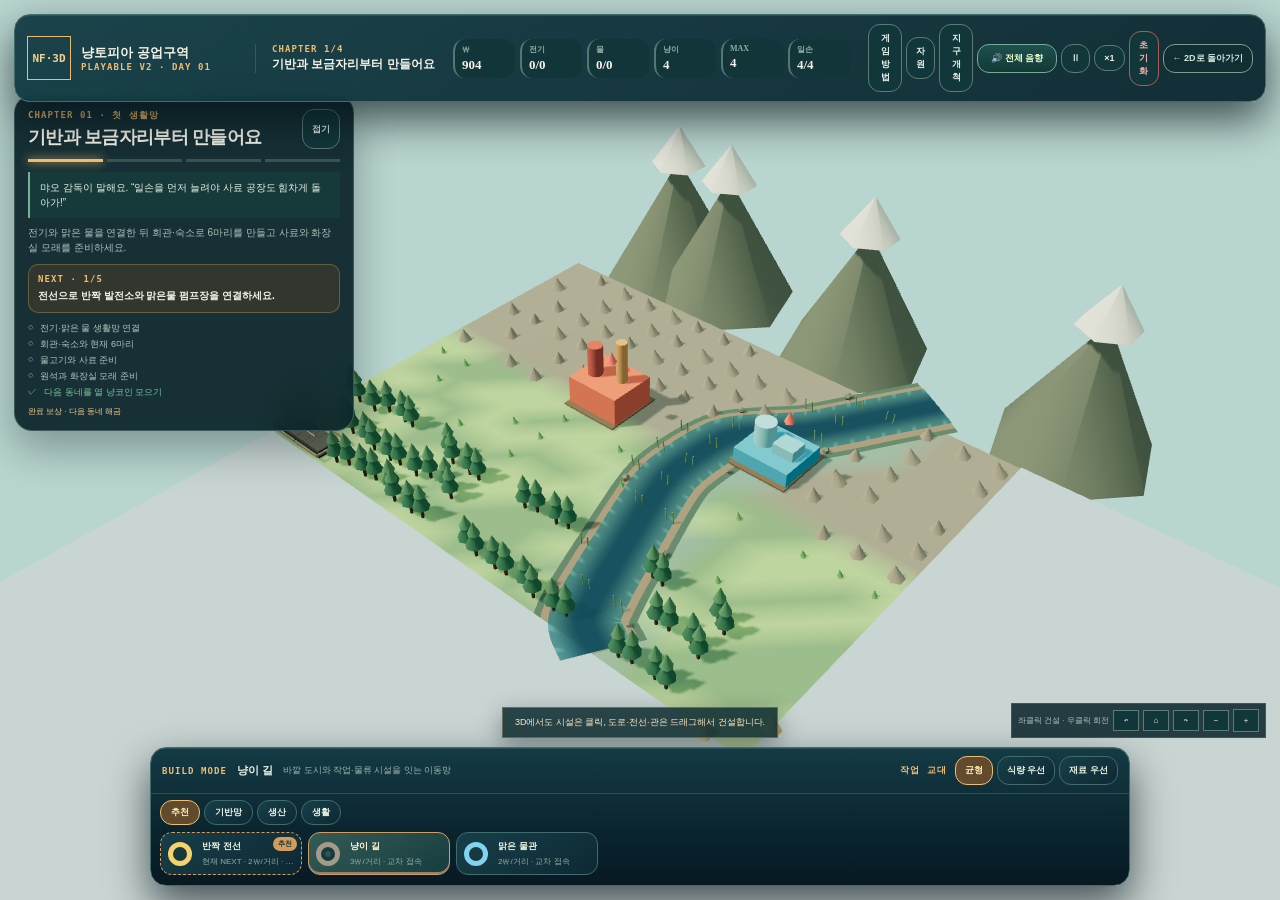
==== v2.html @ d32d4d0c "🚀 deploy: publish Nekopolis playtest" ====
<!doctype html>
<html lang="ko">
<head>
  <meta charset="UTF-8"/>
  <meta name="viewport" content="width=device-width,initial-scale=1.0,viewport-fit=cover"/>
  <meta name="theme-color" content="#0b2428"/>
  <meta name="description" content="2D와 동일한 시뮬레이션으로 플레이하는 냥토피아 공업구역 3D 버전"/>
  <title>냥토피아 공업구역 v2 · 플레이 가능한 3D</title>
  <script type="module" crossorigin src="./assets/v2-DU7fFeOX.js"></script>
  <link rel="modulepreload" crossorigin href="./assets/rendering-DnNRE24n.js">
  <link rel="stylesheet" crossorigin href="./assets/v2-Dx35s9JN.css">
</head>
<body>
  <main id="v2-root">
    <canvas id="scene" aria-label="냥토피아 3D 건설 지도"></canvas>
    <noscript>이 게임은 JavaScript가 필요합니다.</noscript>
  </main>
</body>
</html>
---- assets/v2-Dx35s9JN.css ----
*{box-sizing:border-box}html,body,#v2-root{color:#f5f4e8;background:#0a2428;width:100%;height:100%;margin:0;font-family:Inter,Pretendard,Noto Sans KR,Segoe UI,sans-serif;overflow:hidden}button,a{font:inherit}button{color:inherit}canvas{touch-action:none;width:100%;height:100%;display:block}.ui-layer{z-index:2;pointer-events:none;position:fixed;inset:0}.ui-layer button,.ui-layer a,.ui-layer .tool-row{pointer-events:auto}.command-bar{z-index:4;-webkit-backdrop-filter:blur(16px);backdrop-filter:blur(16px);background:#092328e8;border:1px solid #a5c5b844;align-items:center;gap:18px;min-height:66px;padding:9px 12px;display:flex;position:absolute;top:14px;left:14px;right:14px;box-shadow:0 16px 45px #07191e66}.brand{align-items:center;gap:10px;min-width:210px;display:flex}.brand>span{color:#f4d290;border:1px solid #e8bc74;place-items:center;width:44px;height:44px;font:900 11px Consolas,monospace;display:grid}.brand b{font-size:13px;display:block}.brand small,.contract small,.mission small,.dock-head small,.inspector>small,.courier small,.help>small{color:#f1bd70;letter-spacing:.12em;font:800 9px Consolas,monospace;display:block}.contract{border-left:1px solid #a5c5b833;min-width:180px;padding-left:16px}.contract b{font-size:12px}.resources{flex:1;justify-content:center;gap:5px;display:flex}.resources>div{background:#12353a;border-left:2px solid #507a70;min-width:62px;padding:5px 7px}.resources small{color:#8fb0a8;font:700 8px Consolas;display:block}.resources b{font:800 13px Consolas}.controls{align-items:center;gap:4px;display:flex}.controls button,.controls a,.mission-head button,.tabs button,.policy button,.inspector button,.courier button,.help button{color:#e9f1e9;cursor:pointer;background:#12373a;border:1px solid #5a7d73;padding:7px 9px;font-size:9px;font-weight:800;text-decoration:none}.controls button:hover,.controls a:hover,.tabs button:hover,.policy button:hover,.inspector button:hover,.courier button:hover{background:#204a45;border-color:#efbe75}.controls .view-switch-back{color:#cfe4dc;white-space:nowrap;background:#102f33;border-color:#799d93}.controls .view-switch-back:hover{color:#fff;background:#1b4745;border-color:#b6d6c9}.danger,.bulldoze{color:#ffb4aa!important;border-color:#a85d55!important}.economy{-webkit-backdrop-filter:blur(12px);backdrop-filter:blur(12px);background:#092328e8;border:1px solid #a5c5b844;gap:5px;padding:7px;display:flex;position:absolute;top:92px;left:50%;transform:translate(-50%)}.economy div{background:#12373a;min-width:70px;padding:6px}.economy span,.economy small{color:#9db9b0;font-size:8px;display:block}.economy b{font:800 13px Consolas}.mission{z-index:3;-webkit-backdrop-filter:blur(15px);backdrop-filter:blur(15px);background:#092328ec;border:1px solid #a5c5b844;width:340px;padding:13px;position:absolute;top:95px;left:14px;box-shadow:0 18px 42px #06181d55}.mission:not(.open){width:280px}.mission-head{justify-content:space-between;gap:10px;display:flex}.mission h1{letter-spacing:-.04em;margin:3px 0 0;font-size:18px}.chapter-track{grid-template-columns:repeat(4,1fr);gap:4px;margin:10px 0;display:grid}.chapter-track i{background:#38574f;height:3px}.chapter-track i.active{background:#f2bd70;box-shadow:0 0 10px #f2bd70}.chapter-track i.done{background:#72ba96}.mission blockquote{color:#e9f2e7;background:#163a39;border-left:2px solid #77b194;margin:8px 0;padding:8px 10px;font-size:10px;line-height:1.5}.mission p{color:#aac1b9;margin:7px 0;font-size:10px;line-height:1.45}.next{background:#68472555;border:1px solid #d6aa6755;gap:4px;margin:9px 0;padding:9px;display:grid}.next b{font-size:10px;line-height:1.5}.mission ul{gap:3px;margin:7px 0;padding:0;list-style:none;display:grid}.mission li{color:#b5c7c0;gap:7px;font-size:9px;display:flex}.mission li.done{color:#78c49d}.mission li i{font-style:normal}.mission footer{color:#f2cb8d;font-size:8px}.help{z-index:6;-webkit-backdrop-filter:blur(18px);backdrop-filter:blur(18px);background:#092328f5;border:1px solid #e8bd7266;width:min(430px,100% - 28px);padding:17px;position:absolute;top:95px;left:50%;transform:translate(-50%);box-shadow:0 24px 75px #04111699}.help>button{float:right}.help h2{margin:5px 0 14px;font-size:20px}.help ol{gap:8px;margin:0;padding:0;list-style:none;display:grid}.help li{background:#12373a;grid-template-columns:80px 1fr;gap:8px;padding:8px;display:grid}.help li span,.help p{color:#abc2ba;font-size:10px;line-height:1.5}.build-dock{z-index:4;-webkit-backdrop-filter:blur(18px);backdrop-filter:blur(18px);background:#092328ef;border:1px solid #a5c5b844;width:min(980px,100% - 28px);position:absolute;bottom:14px;left:50%;transform:translate(-50%);box-shadow:0 -16px 48px #06181d66}.dock-head{border-bottom:1px solid #a5c5b833;justify-content:space-between;align-items:center;gap:14px;padding:8px 11px;display:flex}.dock-head>div:first-child{align-items:center;gap:10px;min-width:0;display:flex}.dock-head b{font-size:11px}.dock-head span{color:#9eb8af;text-overflow:ellipsis;white-space:nowrap;font-size:9px;overflow:hidden}.policy{align-items:center;gap:4px;display:flex}.policy small{margin-right:4px}.policy button.active,.tabs button.active{color:#ffe6b8;background:#614b2c;border-color:#efbe75}.tabs{gap:4px;padding:6px 9px 0;display:flex}.tabs button{padding:5px 10px}.tool-row{scrollbar-color:#54776d transparent;gap:6px;padding:7px 9px 10px;display:flex;overflow-x:auto}.tool{text-align:left;cursor:pointer;background:#12363a;border:1px solid #42655c;flex:0 0 142px;grid-template-columns:26px 1fr;align-items:center;gap:8px;padding:7px;display:grid}.tool>i{border:5px solid color-mix(in srgb,var(--tool),#fff 18%);border-radius:50%;width:24px;height:24px;display:block;box-shadow:inset 0 0 0 4px #173a3a}.tool span{min-width:0}.tool b,.tool small{text-overflow:ellipsis;white-space:nowrap;display:block;overflow:hidden}.tool b{font-size:9px}.tool small{color:#95afa7;margin-top:3px;font-size:8px}.tool:hover,.tool.selected,.tool.guided{border-color:var(--tool);background:#234945}.tool.selected{box-shadow:inset 0 -2px var(--tool)}.tool.guided{box-shadow:0 0 0 1px #f2c372,0 0 15px #f2c37266}.tool:disabled{cursor:not-allowed;filter:grayscale();opacity:.38}.inspector{z-index:3;-webkit-backdrop-filter:blur(16px);backdrop-filter:blur(16px);background:#092328ef;border:1px solid #a5c5b844;width:285px;padding:15px;position:absolute;top:95px;right:14px;box-shadow:0 18px 42px #06181d55}.inspector .close{float:right}.inspector h2{margin:4px 0 10px;font-size:20px}.health{background:#512f3155;border-left:3px solid #ef756c;gap:3px;padding:9px;display:grid}.health.online{background:#264e3c66;border-color:#72bf96}.health b{font-size:10px}.health span,.inspector p{color:#abc1ba;font-size:9px;line-height:1.45}.connections{flex-wrap:wrap;gap:4px;margin:9px 0;display:flex}.connections span{color:#ffaba2;border:1px solid #8d5c58;padding:4px 6px;font-size:8px}.connections span.ok{color:#8fdeb1;border-color:#4d8c70}.inspector dl{gap:5px;margin:9px 0;display:grid}.inspector dl div{grid-template-columns:40px 1fr;gap:6px;display:grid}.inspector dt{color:#86a79d;font-size:8px}.inspector dd{margin:0;font-size:9px}.upgrade{overflow-wrap:anywhere;background:#5d482955;border:1px solid #d0aa6755;gap:5px;margin:9px 0;padding:9px;display:grid}.upgrade small{color:#d4c5a7;font-size:8px}.upgrade button:disabled,.courier button:disabled{opacity:.45}.bulldoze{width:100%;margin-top:5px}.notice{color:#ffedc9;background:#102e32dd;border:1px solid #d4ad6b66;max-width:min(620px,100% - 30px);padding:8px 12px;font-size:9px;position:absolute;bottom:162px;left:50%;transform:translate(-50%);box-shadow:0 8px 24px #07191e66}.camera-help{color:#adc3bc;background:#092328d9;border:1px solid #a5c5b833;align-items:center;gap:4px;padding:5px 6px;font-size:8px;display:flex;position:absolute;bottom:162px;right:14px}.camera-help button{pointer-events:auto;color:#eef4ea;cursor:pointer;background:#12373a;border:1px solid #5a7d73;min-width:26px;padding:5px}.camera-help button:hover{border-color:#efbe75}.courier{background:#193738e8;border:1px solid #e1b46d66;gap:4px;width:260px;padding:11px;display:grid;position:absolute;bottom:205px;right:14px}.courier b{font-size:9px}.courier button{margin-top:4px}@media (width<=1050px){.contract,.resources>div:nth-child(5),.resources>div:nth-child(6),.controls [data-action=save]{display:none}}@media (width<=760px){.command-bar{gap:6px;min-height:54px;padding:6px;top:8px;left:8px;right:8px}.brand{min-width:auto}.brand>span{width:36px;height:36px}.brand b{font-size:10px}.brand small{font-size:7px}.resources{justify-content:flex-end}.resources>div{min-width:46px;padding:4px}.resources>div:nth-child(n+4){display:none}.resources b{font-size:10px}.controls button,.controls a{padding:6px;font-size:8px}.controls [data-action=economy],.controls [data-action=save],.controls [data-action=import],.controls a:not([data-action=switch-2d]){display:none}.controls [data-action=switch-2d]{color:#fff5d7;white-space:nowrap;background:#684732;border-color:#d99a64;place-items:center;min-width:64px;min-height:40px;padding:6px;font-size:8px;display:grid}.controls [data-action=help]{font-size:0;display:inline-block!important}.controls [data-action=help]:after{content:"?";font-size:10px}.mission{width:min(310px,100% - 16px);max-height:46vh;top:70px;left:8px;overflow:auto}.mission:not(.open){width:235px}.inspector{width:min(270px,100% - 16px);max-height:48vh;top:70px;right:8px;overflow:auto}.economy{top:70px;left:8px;right:8px;overflow-x:auto;transform:none}.build-dock{left:8px;right:8px;bottom:max(8px,env(safe-area-inset-bottom));width:auto;transform:none}.dock-head{padding:6px 8px}.dock-head span,.policy small{display:none}.policy button{padding:5px;font-size:8px}.tabs{padding-top:4px}.tool-row{padding-bottom:7px}.tool{flex-basis:126px}.notice{bottom:195px}.camera-help{bottom:180px;right:8px}.camera-help span{display:none}.courier{bottom:235px;right:8px}.help{top:70px}.help li{grid-template-columns:68px 1fr}}@media (height<=650px){.mission.open{max-height:42vh;overflow:auto}.build-dock{max-height:145px}.tool-row{padding-top:4px}.notice,.camera-help,.courier{bottom:154px}}.help-actions{gap:8px;margin-top:12px;display:none}.help-actions button{color:#fff0cf;border-color:#f2bf72;flex:1;padding:10px}@media (width<=760px){.help-actions{display:flex}}.utility-guide{background:#071f25;border-left:2px solid #66c9ef;gap:2px;margin-top:7px;padding:6px 8px;display:grid}.utility-guide span{color:#e7fbf5;align-items:center;gap:6px;font-size:9px;font-weight:800;display:flex}.utility-guide small{color:#83aaa6;font-size:7px;line-height:1.35}.utility-guide i{border-radius:3px;width:20px;height:3px}.utility-guide i.wire{background:#f4c84f;box-shadow:0 0 7px #f4c84f}.utility-guide i.pipe{background:#66c9ef;height:6px;box-shadow:inset 0 -2px #287d9d}.utility-cut{color:#fff3d5;background:#6b4335;border-color:#d59065;min-height:34px;margin-top:8px;padding:6px 9px;font-size:9px;font-weight:800}.utility-cut:not(:disabled):hover{background:#8a503b}.utility-cut:disabled{color:#8ba09a;background:#172c31;border-color:#456064}@media (width<=760px){.utility-cut{min-height:44px}}@media (prefers-reduced-motion:reduce){*,:before,:after{scroll-behavior:auto!important;transition:none!important;animation:none!important}.command-bar,.mission,.help,.build-dock,.inspector,.economy{-webkit-backdrop-filter:none;backdrop-filter:none}}.controls .audio-control{color:#efffcf;background:linear-gradient(#1e514d,#123936);border-color:#77aa9b;min-width:80px}.controls .audio-control:hover{background:#28625a;border-color:#f0c777}@media (width<=720px){.controls .audio-control{min-width:66px;padding-inline:6px;font-size:8px}}@media (width<=480px){.resources>div:nth-child(n+2),.controls [data-action=speed],.controls [data-action=reset]{display:none}}@media (width<=340px){.controls .audio-control{display:none}.controls{gap:3px}.controls [data-action=switch-2d]{min-width:60px;padding-inline:4px}}.command-bar,.mission,.economy,.build-dock,.inspector,.courier,.help{border-radius:18px}.controls button,.controls a,.mission button,.tabs button,.policy button,.tool,.inspector button,.courier button,.help button,.resources>div{border-radius:12px}.health,.connections span,.upgrade,.utility-guide,.next{border-radius:10px}.district-panel{border-radius:20px}.district-row{border-radius:14px}.district-row button{border-radius:12px}@media (width<=760px){.command-bar,.mission,.economy,.build-dock,.inspector,.courier,.help{border-radius:14px}}.command-bar,.mission-card,.inspector,.build-dock,.economy-strip,.courier-card,.help-card{background:linear-gradient(145deg,#123b43f2,#09252ef2);border-color:#426b6c;border-radius:16px;box-shadow:0 18px 42px #020e14a8,inset 0 1px #d5f0d51c}.build-dock{color:#eaf3e5;background:linear-gradient(#143b45 0,#0a242e 62%,#081923 100%)}.build-dock button,.tool,.tool-tabs button,.work-policy button{color:#eaf3e5;background:linear-gradient(145deg,#173f49,#0d2933);border-color:#426b6c}.tool:hover{background:#204b50;border-color:#e8b76a}.tool.selected,.tool-tabs button.active,.work-policy button.active{color:#fff5d7;background:linear-gradient(145deg,#345b57,#173c3e);border-color:#d39b5e}.district-panel{color:#eaf3e5;background:linear-gradient(145deg,#123b43f5,#09252ef5);border-color:#d39b5e}.district-panel h2,.district-row b{color:#fff0cf}.district-panel p,.district-row small{color:#a8c2b8}.district-row{background:#12343bcc;border-color:#426b6c}.district-row.locked{background:#0d2a33bb}.district-panel .close{color:#fff0cf;background:#173f43;border-color:#6f9a8d}.district-row button{color:#fff5d7;background:#855d3c;border-color:#d39b5e}.tool.guided:not(.selected){box-shadow:none;background:linear-gradient(145deg,#173f49,#0d2933);border:1px dashed #d39b5e;position:relative}.tool.guided:not(.selected):before{content:"추천";color:#163a37;z-index:2;background:#d39b5e;border-radius:999px;padding:2px 5px;font-size:7px;font-weight:900;position:absolute;top:4px;right:4px}.district-panel{z-index:24;pointer-events:auto;width:min(410px,100% - 28px);padding:16px;position:absolute;top:94px;right:14px}.district-panel>p{color:#a8c2b8;font-size:10px;line-height:1.5}.district-list{gap:8px;display:grid}.district-row{border-radius:14px;grid-template-columns:minmax(0,1fr) auto;align-items:center;gap:10px;padding:10px 12px;display:grid}.district-row button{border-radius:11px;min-height:38px}.district-row button:disabled{opacity:.55;cursor:not-allowed}@media (width<=720px){.district-panel{width:auto;max-height:calc(100vh - 180px);padding:12px;top:84px;left:8px;right:8px;overflow:auto}}.tutorial-modal{z-index:80;pointer-events:auto;background:#031218a6;place-items:center;padding:18px;display:grid;position:fixed;inset:0}.tutorial-modal-card{color:#eaf3e5;background:linear-gradient(145deg,#123f47,#09252e 70%);border:1px solid #d39b5e;border-radius:18px;width:min(460px,100%);padding:24px;box-shadow:0 28px 70px #020e14cc,inset 0 1px #fff4d522}.tutorial-modal-card>small{color:#f2b56f}.tutorial-modal-card h2{color:#fff0cf}.tutorial-modal-card p{color:#aec6ba}.tutorial-modal-card li{background:#0d3038;border-color:#426b6c;border-radius:12px}.tutorial-modal-card li b{color:#fff0cf}.tutorial-modal-card li span{color:#a8c2b8}.tutorial-modal-card .close{color:#fff0cf;background:#173f43;border-color:#6f9a8d}.tutorial-modal-card button:not(.close){color:#fff7dc;background:linear-gradient(#b47a48,#785035);border-color:#e0ad68;border-radius:12px}
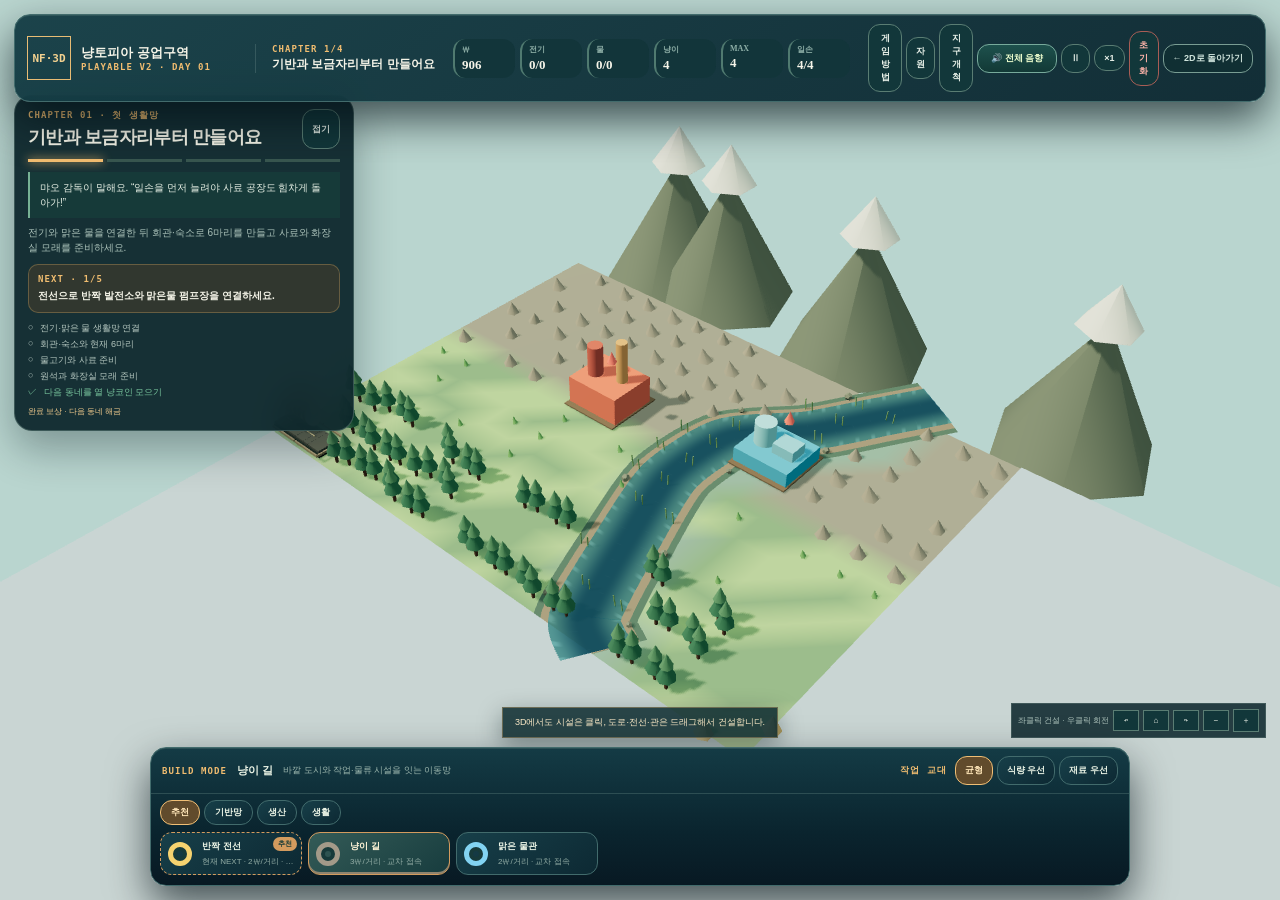
==== commit 0c25ecc7: "🚀 deploy: update playtest and add feedback form" ====
--- a/v2.html
+++ b/v2.html
@@ -6,7 +6,7 @@
   <meta name="theme-color" content="#0b2428"/>
   <meta name="description" content="2D와 동일한 시뮬레이션으로 플레이하는 냥토피아 공업구역 3D 버전"/>
   <title>냥토피아 공업구역 v2 · 플레이 가능한 3D</title>
-  <script type="module" crossorigin src="./assets/v2-DU7fFeOX.js"></script>
+  <script type="module" crossorigin src="./assets/v2-n-ca4dpF.js"></script>
   <link rel="modulepreload" crossorigin href="./assets/rendering-DnNRE24n.js">
   <link rel="stylesheet" crossorigin href="./assets/v2-Dx35s9JN.css">
 </head>
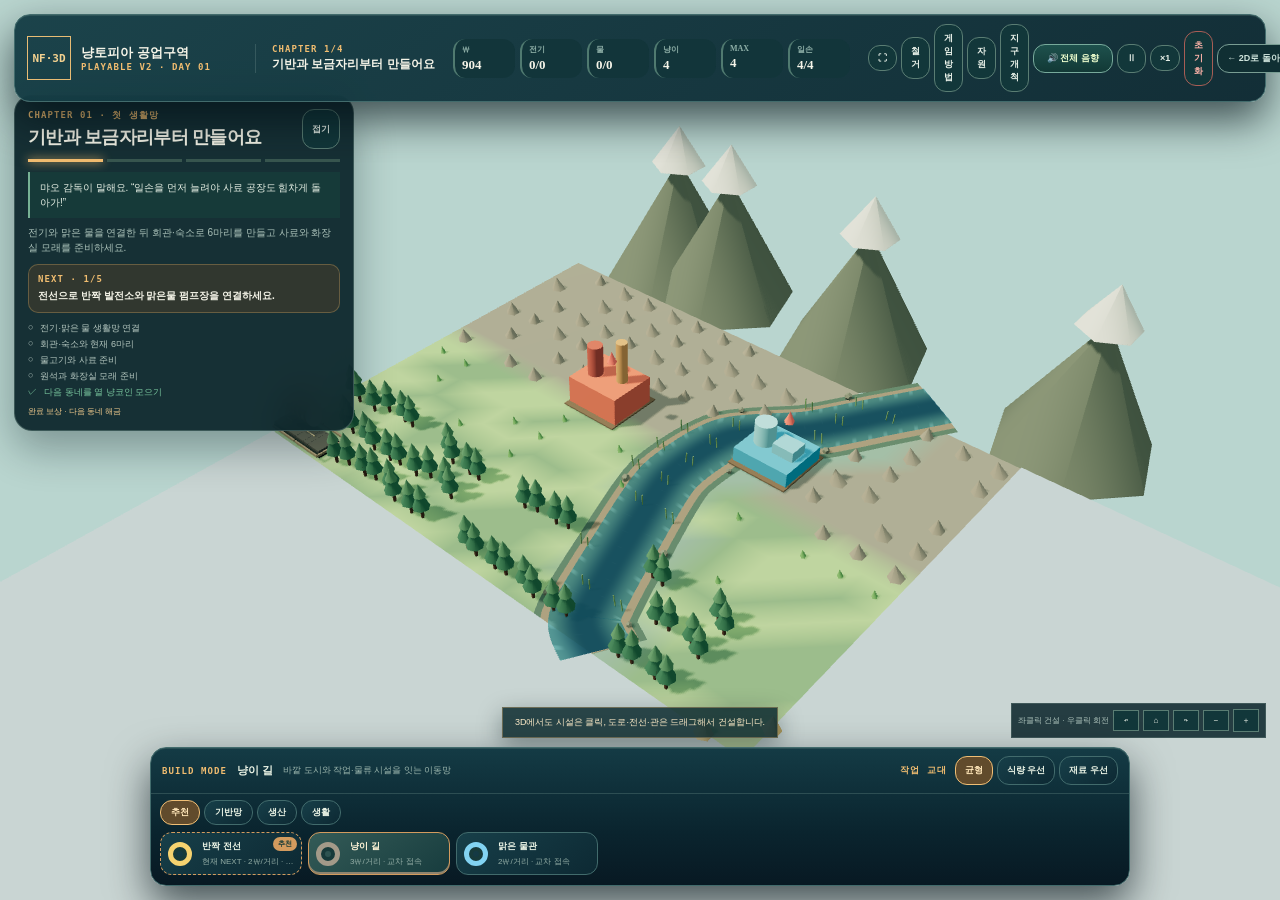
==== commit d391252e: "📱 deploy: publish mobile UX overhaul" ====
--- a/v2.html
+++ b/v2.html
@@ -6,9 +6,9 @@
   <meta name="theme-color" content="#0b2428"/>
   <meta name="description" content="2D와 동일한 시뮬레이션으로 플레이하는 냥토피아 공업구역 3D 버전"/>
   <title>냥토피아 공업구역 v2 · 플레이 가능한 3D</title>
-  <script type="module" crossorigin src="./assets/v2-n-ca4dpF.js"></script>
+  <script type="module" crossorigin src="./assets/v2-B9KRmSoj.js"></script>
   <link rel="modulepreload" crossorigin href="./assets/rendering-DnNRE24n.js">
-  <link rel="stylesheet" crossorigin href="./assets/v2-Dx35s9JN.css">
+  <link rel="stylesheet" crossorigin href="./assets/v2-Blwz6_rE.css">
 </head>
 <body>
   <main id="v2-root">
--- a/assets/v2-Blwz6_rE.css
+++ b/assets/v2-Blwz6_rE.css
@@ -0,0 +1 @@
+*{box-sizing:border-box}html,body,#v2-root{color:#f5f4e8;background:#0a2428;width:100%;height:100%;margin:0;font-family:Inter,Pretendard,Noto Sans KR,Segoe UI,sans-serif;overflow:hidden}button,a{font:inherit}button{color:inherit}canvas{touch-action:none;width:100%;height:100%;display:block}.ui-layer{z-index:2;pointer-events:none;position:fixed;inset:0}.ui-layer button,.ui-layer a,.ui-layer .tool-row{pointer-events:auto}.command-bar{z-index:4;-webkit-backdrop-filter:blur(16px);backdrop-filter:blur(16px);background:#092328e8;border:1px solid #a5c5b844;align-items:center;gap:18px;min-height:66px;padding:9px 12px;display:flex;position:absolute;top:14px;left:14px;right:14px;box-shadow:0 16px 45px #07191e66}.brand{align-items:center;gap:10px;min-width:210px;display:flex}.brand>span{color:#f4d290;border:1px solid #e8bc74;place-items:center;width:44px;height:44px;font:900 11px Consolas,monospace;display:grid}.brand b{font-size:13px;display:block}.brand small,.contract small,.mission small,.dock-head small,.inspector>small,.courier small,.help>small{color:#f1bd70;letter-spacing:.12em;font:800 9px Consolas,monospace;display:block}.contract{border-left:1px solid #a5c5b833;min-width:180px;padding-left:16px}.contract b{font-size:12px}.resources{flex:1;justify-content:center;gap:5px;display:flex}.resources>div{background:#12353a;border-left:2px solid #507a70;min-width:62px;padding:5px 7px}.resources small{color:#8fb0a8;font:700 8px Consolas;display:block}.resources b{font:800 13px Consolas}.controls{align-items:center;gap:4px;display:flex}.controls button,.controls a,.mission-head button,.tabs button,.policy button,.inspector button,.courier button,.help button{color:#e9f1e9;cursor:pointer;background:#12373a;border:1px solid #5a7d73;padding:7px 9px;font-size:9px;font-weight:800;text-decoration:none}.controls button:hover,.controls a:hover,.tabs button:hover,.policy button:hover,.inspector button:hover,.courier button:hover{background:#204a45;border-color:#efbe75}.controls .view-switch-back{color:#cfe4dc;white-space:nowrap;background:#102f33;border-color:#799d93}.controls .view-switch-back:hover{color:#fff;background:#1b4745;border-color:#b6d6c9}.danger,.bulldoze{color:#ffb4aa!important;border-color:#a85d55!important}.economy{-webkit-backdrop-filter:blur(12px);backdrop-filter:blur(12px);background:#092328e8;border:1px solid #a5c5b844;gap:5px;padding:7px;display:flex;position:absolute;top:92px;left:50%;transform:translate(-50%)}.economy div{background:#12373a;min-width:70px;padding:6px}.economy span,.economy small{color:#9db9b0;font-size:8px;display:block}.economy b{font:800 13px Consolas}.mission{z-index:3;-webkit-backdrop-filter:blur(15px);backdrop-filter:blur(15px);background:#092328ec;border:1px solid #a5c5b844;width:340px;padding:13px;position:absolute;top:95px;left:14px;box-shadow:0 18px 42px #06181d55}.mission:not(.open){width:280px}.mission-head{justify-content:space-between;gap:10px;display:flex}.mission h1{letter-spacing:-.04em;margin:3px 0 0;font-size:18px}.chapter-track{grid-template-columns:repeat(4,1fr);gap:4px;margin:10px 0;display:grid}.chapter-track i{background:#38574f;height:3px}.chapter-track i.active{background:#f2bd70;box-shadow:0 0 10px #f2bd70}.chapter-track i.done{background:#72ba96}.mission blockquote{color:#e9f2e7;background:#163a39;border-left:2px solid #77b194;margin:8px 0;padding:8px 10px;font-size:10px;line-height:1.5}.mission p{color:#aac1b9;margin:7px 0;font-size:10px;line-height:1.45}.next{background:#68472555;border:1px solid #d6aa6755;gap:4px;margin:9px 0;padding:9px;display:grid}.next b{font-size:10px;line-height:1.5}.mission ul{gap:3px;margin:7px 0;padding:0;list-style:none;display:grid}.mission li{color:#b5c7c0;gap:7px;font-size:9px;display:flex}.mission li.done{color:#78c49d}.mission li i{font-style:normal}.mission footer{color:#f2cb8d;font-size:8px}.help{z-index:6;-webkit-backdrop-filter:blur(18px);backdrop-filter:blur(18px);background:#092328f5;border:1px solid #e8bd7266;width:min(430px,100% - 28px);padding:17px;position:absolute;top:95px;left:50%;transform:translate(-50%);box-shadow:0 24px 75px #04111699}.help>button{float:right}.help h2{margin:5px 0 14px;font-size:20px}.help ol{gap:8px;margin:0;padding:0;list-style:none;display:grid}.help li{background:#12373a;grid-template-columns:80px 1fr;gap:8px;padding:8px;display:grid}.help li span,.help p{color:#abc2ba;font-size:10px;line-height:1.5}.build-dock{z-index:4;-webkit-backdrop-filter:blur(18px);backdrop-filter:blur(18px);background:#092328ef;border:1px solid #a5c5b844;width:min(980px,100% - 28px);position:absolute;bottom:14px;left:50%;transform:translate(-50%);box-shadow:0 -16px 48px #06181d66}.dock-head{border-bottom:1px solid #a5c5b833;justify-content:space-between;align-items:center;gap:14px;padding:8px 11px;display:flex}.dock-head>div:first-child{align-items:center;gap:10px;min-width:0;display:flex}.dock-head b{font-size:11px}.dock-head span{color:#9eb8af;text-overflow:ellipsis;white-space:nowrap;font-size:9px;overflow:hidden}.policy{align-items:center;gap:4px;display:flex}.policy small{margin-right:4px}.policy button.active,.tabs button.active{color:#ffe6b8;background:#614b2c;border-color:#efbe75}.tabs{gap:4px;padding:6px 9px 0;display:flex}.tabs button{padding:5px 10px}.tool-row{scrollbar-color:#54776d transparent;gap:6px;padding:7px 9px 10px;display:flex;overflow-x:auto}.tool{text-align:left;cursor:pointer;background:#12363a;border:1px solid #42655c;flex:0 0 142px;grid-template-columns:26px 1fr;align-items:center;gap:8px;padding:7px;display:grid}.tool>i{border:5px solid color-mix(in srgb,var(--tool),#fff 18%);border-radius:50%;width:24px;height:24px;display:block;box-shadow:inset 0 0 0 4px #173a3a}.tool span{min-width:0}.tool b,.tool small{text-overflow:ellipsis;white-space:nowrap;display:block;overflow:hidden}.tool b{font-size:9px}.tool small{color:#95afa7;margin-top:3px;font-size:8px}.tool:hover,.tool.selected,.tool.guided{border-color:var(--tool);background:#234945}.tool.selected{box-shadow:inset 0 -2px var(--tool)}.tool.guided{box-shadow:0 0 0 1px #f2c372,0 0 15px #f2c37266}.tool:disabled{cursor:not-allowed;filter:grayscale();opacity:.38}.inspector{z-index:3;-webkit-backdrop-filter:blur(16px);backdrop-filter:blur(16px);background:#092328ef;border:1px solid #a5c5b844;width:285px;padding:15px;position:absolute;top:95px;right:14px;box-shadow:0 18px 42px #06181d55}.inspector .close{float:right}.inspector h2{margin:4px 0 10px;font-size:20px}.health{background:#512f3155;border-left:3px solid #ef756c;gap:3px;padding:9px;display:grid}.health.online{background:#264e3c66;border-color:#72bf96}.health b{font-size:10px}.health span,.inspector p{color:#abc1ba;font-size:9px;line-height:1.45}.connections{flex-wrap:wrap;gap:4px;margin:9px 0;display:flex}.connections span{color:#ffaba2;border:1px solid #8d5c58;padding:4px 6px;font-size:8px}.connections span.ok{color:#8fdeb1;border-color:#4d8c70}.inspector dl{gap:5px;margin:9px 0;display:grid}.inspector dl div{grid-template-columns:40px 1fr;gap:6px;display:grid}.inspector dt{color:#86a79d;font-size:8px}.inspector dd{margin:0;font-size:9px}.upgrade{overflow-wrap:anywhere;background:#5d482955;border:1px solid #d0aa6755;gap:5px;margin:9px 0;padding:9px;display:grid}.upgrade small{color:#d4c5a7;font-size:8px}.upgrade button:disabled,.courier button:disabled{opacity:.45}.bulldoze{width:100%;margin-top:5px}.notice{color:#ffedc9;background:#102e32dd;border:1px solid #d4ad6b66;max-width:min(620px,100% - 30px);padding:8px 12px;font-size:9px;position:absolute;bottom:162px;left:50%;transform:translate(-50%);box-shadow:0 8px 24px #07191e66}.camera-help{color:#adc3bc;background:#092328d9;border:1px solid #a5c5b833;align-items:center;gap:4px;padding:5px 6px;font-size:8px;display:flex;position:absolute;bottom:162px;right:14px}.camera-help button{pointer-events:auto;color:#eef4ea;cursor:pointer;background:#12373a;border:1px solid #5a7d73;min-width:26px;padding:5px}.camera-help button:hover{border-color:#efbe75}.courier{background:#193738e8;border:1px solid #e1b46d66;gap:4px;width:260px;padding:11px;display:grid;position:absolute;bottom:205px;right:14px}.courier b{font-size:9px}.courier button{margin-top:4px}@media (width<=1050px){.contract,.resources>div:nth-child(5),.resources>div:nth-child(6),.controls [data-action=save]{display:none}}@media (width<=760px){.command-bar{gap:6px;min-height:54px;padding:6px;top:8px;left:8px;right:8px}.brand{min-width:auto}.brand>span{width:36px;height:36px}.brand b{font-size:10px}.brand small{font-size:7px}.resources{justify-content:flex-end}.resources>div{min-width:46px;padding:4px}.resources>div:nth-child(n+4){display:none}.resources b{font-size:10px}.controls button,.controls a{padding:6px;font-size:8px}.controls [data-action=economy],.controls [data-action=save],.controls [data-action=import],.controls a:not([data-action=switch-2d]){display:none}.controls [data-action=switch-2d]{color:#fff5d7;white-space:nowrap;background:#684732;border-color:#d99a64;place-items:center;min-width:64px;min-height:40px;padding:6px;font-size:8px;display:grid}.controls [data-action=help]{font-size:0;display:inline-block!important}.controls [data-action=help]:after{content:"?";font-size:10px}.mission{width:min(310px,100% - 16px);max-height:46vh;top:70px;left:8px;overflow:auto}.mission:not(.open){width:235px}.inspector{width:min(270px,100% - 16px);max-height:48vh;top:70px;right:8px;overflow:auto}.economy{top:70px;left:8px;right:8px;overflow-x:auto;transform:none}.build-dock{left:8px;right:8px;bottom:max(8px,env(safe-area-inset-bottom));width:auto;transform:none}.dock-head{padding:6px 8px}.dock-head span,.policy small{display:none}.policy button{padding:5px;font-size:8px}.tabs{padding-top:4px}.tool-row{padding-bottom:7px}.tool{flex-basis:126px}.notice{bottom:195px}.camera-help{bottom:180px;right:8px}.camera-help span{display:none}.courier{bottom:235px;right:8px}.help{top:70px}.help li{grid-template-columns:68px 1fr}}@media (height<=650px){.mission.open{max-height:42vh;overflow:auto}.build-dock{max-height:145px}.tool-row{padding-top:4px}.notice,.camera-help,.courier{bottom:154px}}.help-actions{gap:8px;margin-top:12px;display:none}.help-actions button{color:#fff0cf;border-color:#f2bf72;flex:1;padding:10px}@media (width<=760px){.help-actions{display:flex}}.utility-guide{background:#071f25;border-left:2px solid #66c9ef;gap:2px;margin-top:7px;padding:6px 8px;display:grid}.utility-guide span{color:#e7fbf5;align-items:center;gap:6px;font-size:9px;font-weight:800;display:flex}.utility-guide small{color:#83aaa6;font-size:7px;line-height:1.35}.utility-guide i{border-radius:3px;width:20px;height:3px}.utility-guide i.wire{background:#f4c84f;box-shadow:0 0 7px #f4c84f}.utility-guide i.pipe{background:#66c9ef;height:6px;box-shadow:inset 0 -2px #287d9d}.utility-cut{color:#fff3d5;background:#6b4335;border-color:#d59065;min-height:34px;margin-top:8px;padding:6px 9px;font-size:9px;font-weight:800}.utility-cut:not(:disabled):hover{background:#8a503b}.utility-cut:disabled{color:#8ba09a;background:#172c31;border-color:#456064}@media (width<=760px){.utility-cut{min-height:44px}}@media (prefers-reduced-motion:reduce){*,:before,:after{scroll-behavior:auto!important;transition:none!important;animation:none!important}.command-bar,.mission,.help,.build-dock,.inspector,.economy{-webkit-backdrop-filter:none;backdrop-filter:none}}.controls .audio-control{color:#efffcf;background:linear-gradient(#1e514d,#123936);border-color:#77aa9b;min-width:80px}.controls .audio-control:hover{background:#28625a;border-color:#f0c777}@media (width<=720px){.controls .audio-control{min-width:66px;padding-inline:6px;font-size:8px}}@media (width<=480px){.resources>div:nth-child(n+2),.controls [data-action=speed],.controls [data-action=reset]{display:none}}@media (width<=340px){.controls .audio-control{display:none}.controls{gap:3px}.controls [data-action=switch-2d]{min-width:60px;padding-inline:4px}}.command-bar,.mission,.economy,.build-dock,.inspector,.courier,.help{border-radius:18px}.controls button,.controls a,.mission button,.tabs button,.policy button,.tool,.inspector button,.courier button,.help button,.resources>div{border-radius:12px}.health,.connections span,.upgrade,.utility-guide,.next{border-radius:10px}.district-panel{border-radius:20px}.district-row{border-radius:14px}.district-row button{border-radius:12px}@media (width<=760px){.command-bar,.mission,.economy,.build-dock,.inspector,.courier,.help{border-radius:14px}}.command-bar,.mission-card,.inspector,.build-dock,.economy-strip,.courier-card,.help-card{background:linear-gradient(145deg,#123b43f2,#09252ef2);border-color:#426b6c;border-radius:16px;box-shadow:0 18px 42px #020e14a8,inset 0 1px #d5f0d51c}.build-dock{color:#eaf3e5;background:linear-gradient(#143b45 0,#0a242e 62%,#081923 100%)}.build-dock button,.tool,.tool-tabs button,.work-policy button{color:#eaf3e5;background:linear-gradient(145deg,#173f49,#0d2933);border-color:#426b6c}.tool:hover{background:#204b50;border-color:#e8b76a}.tool.selected,.tool-tabs button.active,.work-policy button.active{color:#fff5d7;background:linear-gradient(145deg,#345b57,#173c3e);border-color:#d39b5e}.district-panel{color:#eaf3e5;background:linear-gradient(145deg,#123b43f5,#09252ef5);border-color:#d39b5e}.district-panel h2,.district-row b{color:#fff0cf}.district-panel p,.district-row small{color:#a8c2b8}.district-row{background:#12343bcc;border-color:#426b6c}.district-row.locked{background:#0d2a33bb}.district-panel .close{color:#fff0cf;background:#173f43;border-color:#6f9a8d}.district-row button{color:#fff5d7;background:#855d3c;border-color:#d39b5e}.tool.guided:not(.selected){box-shadow:none;background:linear-gradient(145deg,#173f49,#0d2933);border:1px dashed #d39b5e;position:relative}.tool.guided:not(.selected):before{content:"추천";color:#163a37;z-index:2;background:#d39b5e;border-radius:999px;padding:2px 5px;font-size:7px;font-weight:900;position:absolute;top:4px;right:4px}.district-panel{z-index:24;pointer-events:auto;width:min(410px,100% - 28px);padding:16px;position:absolute;top:94px;right:14px}.district-panel>p{color:#a8c2b8;font-size:10px;line-height:1.5}.district-list{gap:8px;display:grid}.district-row{border-radius:14px;grid-template-columns:minmax(0,1fr) auto;align-items:center;gap:10px;padding:10px 12px;display:grid}.district-row button{border-radius:11px;min-height:38px}.district-row button:disabled{opacity:.55;cursor:not-allowed}@media (width<=720px){.district-panel{width:auto;max-height:calc(100vh - 180px);padding:12px;top:84px;left:8px;right:8px;overflow:auto}}@media (width<=760px){.courier{display:none!important}}.tutorial-modal{z-index:80;pointer-events:auto;background:#031218a6;place-items:center;padding:18px;display:grid;position:fixed;inset:0}.tutorial-modal-card{color:#eaf3e5;background:linear-gradient(145deg,#123f47,#09252e 70%);border:1px solid #d39b5e;border-radius:18px;width:min(460px,100%);padding:24px;box-shadow:0 28px 70px #020e14cc,inset 0 1px #fff4d522}.tutorial-modal-card>small{color:#f2b56f}.tutorial-modal-card h2{color:#fff0cf}.tutorial-modal-card p{color:#aec6ba}.tutorial-modal-card li{background:#0d3038;border-color:#426b6c;border-radius:12px}.tutorial-modal-card li b{color:#fff0cf}.tutorial-modal-card li span{color:#a8c2b8}.tutorial-modal-card .close{color:#fff0cf;background:#173f43;border-color:#6f9a8d}.tutorial-modal-card button:not(.close){color:#fff7dc;background:linear-gradient(#b47a48,#785035);border-color:#e0ad68;border-radius:12px}.demolish-toggle.active{color:#fff0df!important;background:#7a3434!important;border-color:#ffb18a!important}.pending-build{color:#ffd38d;font-size:8px;font-style:normal;display:block}@media (width<=760px){.controls [data-action=fullscreen]{place-items:center;min-width:38px;font-size:0;display:grid}.controls [data-action=fullscreen]:after{content:"⛶";font-size:17px}.controls [data-action=demolition]{place-items:center;min-width:42px;min-height:40px;font-size:0;display:grid}.controls [data-action=demolition]:after{content:"♜";font-size:16px}.build-dock{max-height:180px}.tool-row{scroll-snap-type:x proximity}.tool{scroll-snap-align:start;min-height:54px}}
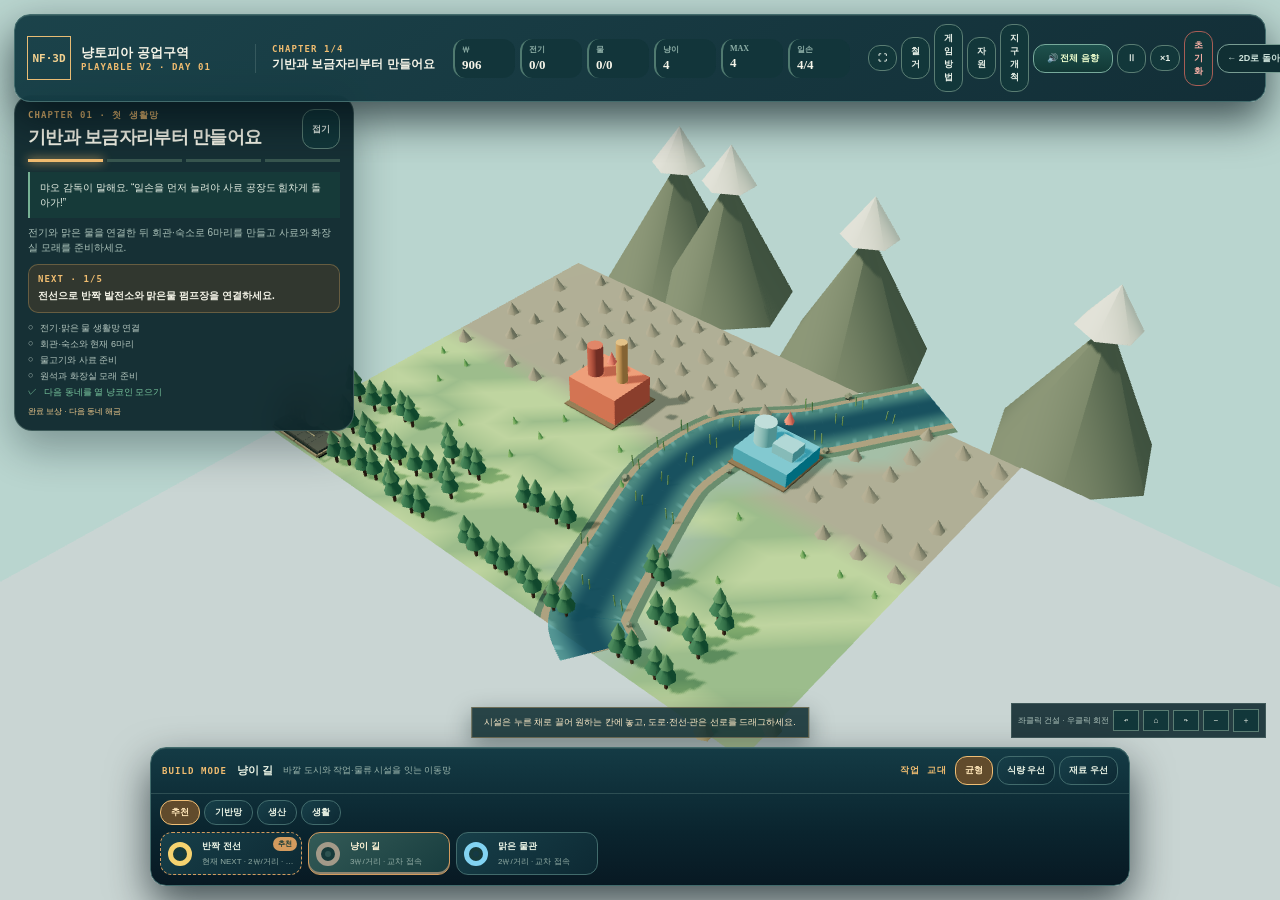
==== commit 8843ca48: "✨ deploy: publish draggable placement UX" ====
--- a/v2.html
+++ b/v2.html
@@ -6,9 +6,9 @@
   <meta name="theme-color" content="#0b2428"/>
   <meta name="description" content="2D와 동일한 시뮬레이션으로 플레이하는 냥토피아 공업구역 3D 버전"/>
   <title>냥토피아 공업구역 v2 · 플레이 가능한 3D</title>
-  <script type="module" crossorigin src="./assets/v2-B9KRmSoj.js"></script>
-  <link rel="modulepreload" crossorigin href="./assets/rendering-DnNRE24n.js">
-  <link rel="stylesheet" crossorigin href="./assets/v2-Blwz6_rE.css">
+  <script type="module" crossorigin src="./assets/v2-DKiSFBVl.js"></script>
+  <link rel="modulepreload" crossorigin href="./assets/rendering-B7Mluke_.js">
+  <link rel="stylesheet" crossorigin href="./assets/v2-BLV_MOTg.css">
 </head>
 <body>
   <main id="v2-root">
--- a/assets/v2-BLV_MOTg.css
+++ b/assets/v2-BLV_MOTg.css
@@ -0,0 +1 @@
+*{box-sizing:border-box}html,body,#v2-root{color:#f5f4e8;background:#0a2428;width:100%;height:100%;margin:0;font-family:Inter,Pretendard,Noto Sans KR,Segoe UI,sans-serif;overflow:hidden}button,a{font:inherit}button{color:inherit}canvas{touch-action:none;width:100%;height:100%;display:block}.ui-layer{z-index:2;pointer-events:none;position:fixed;inset:0}.ui-layer button,.ui-layer a,.ui-layer .tool-row{pointer-events:auto}.command-bar{z-index:4;-webkit-backdrop-filter:blur(16px);backdrop-filter:blur(16px);background:#092328e8;border:1px solid #a5c5b844;align-items:center;gap:18px;min-height:66px;padding:9px 12px;display:flex;position:absolute;top:14px;left:14px;right:14px;box-shadow:0 16px 45px #07191e66}.brand{align-items:center;gap:10px;min-width:210px;display:flex}.brand>span{color:#f4d290;border:1px solid #e8bc74;place-items:center;width:44px;height:44px;font:900 11px Consolas,monospace;display:grid}.brand b{font-size:13px;display:block}.brand small,.contract small,.mission small,.dock-head small,.inspector>small,.courier small,.help>small{color:#f1bd70;letter-spacing:.12em;font:800 9px Consolas,monospace;display:block}.contract{border-left:1px solid #a5c5b833;min-width:180px;padding-left:16px}.contract b{font-size:12px}.resources{flex:1;justify-content:center;gap:5px;display:flex}.resources>div{background:#12353a;border-left:2px solid #507a70;min-width:62px;padding:5px 7px}.resources small{color:#8fb0a8;font:700 8px Consolas;display:block}.resources b{font:800 13px Consolas}.controls{align-items:center;gap:4px;display:flex}.controls button,.controls a,.mission-head button,.tabs button,.policy button,.inspector button,.courier button,.help button{color:#e9f1e9;cursor:pointer;background:#12373a;border:1px solid #5a7d73;padding:7px 9px;font-size:9px;font-weight:800;text-decoration:none}.controls button:hover,.controls a:hover,.tabs button:hover,.policy button:hover,.inspector button:hover,.courier button:hover{background:#204a45;border-color:#efbe75}.controls .view-switch-back{color:#cfe4dc;white-space:nowrap;background:#102f33;border-color:#799d93}.controls .view-switch-back:hover{color:#fff;background:#1b4745;border-color:#b6d6c9}.danger,.bulldoze{color:#ffb4aa!important;border-color:#a85d55!important}.economy{-webkit-backdrop-filter:blur(12px);backdrop-filter:blur(12px);background:#092328e8;border:1px solid #a5c5b844;gap:5px;padding:7px;display:flex;position:absolute;top:92px;left:50%;transform:translate(-50%)}.economy div{background:#12373a;min-width:70px;padding:6px}.economy span,.economy small{color:#9db9b0;font-size:8px;display:block}.economy b{font:800 13px Consolas}.mission{z-index:3;-webkit-backdrop-filter:blur(15px);backdrop-filter:blur(15px);background:#092328ec;border:1px solid #a5c5b844;width:340px;padding:13px;position:absolute;top:95px;left:14px;box-shadow:0 18px 42px #06181d55}.mission:not(.open){width:280px}.mission-head{justify-content:space-between;gap:10px;display:flex}.mission h1{letter-spacing:-.04em;margin:3px 0 0;font-size:18px}.chapter-track{grid-template-columns:repeat(4,1fr);gap:4px;margin:10px 0;display:grid}.chapter-track i{background:#38574f;height:3px}.chapter-track i.active{background:#f2bd70;box-shadow:0 0 10px #f2bd70}.chapter-track i.done{background:#72ba96}.mission blockquote{color:#e9f2e7;background:#163a39;border-left:2px solid #77b194;margin:8px 0;padding:8px 10px;font-size:10px;line-height:1.5}.mission p{color:#aac1b9;margin:7px 0;font-size:10px;line-height:1.45}.next{background:#68472555;border:1px solid #d6aa6755;gap:4px;margin:9px 0;padding:9px;display:grid}.next b{font-size:10px;line-height:1.5}.mission ul{gap:3px;margin:7px 0;padding:0;list-style:none;display:grid}.mission li{color:#b5c7c0;gap:7px;font-size:9px;display:flex}.mission li.done{color:#78c49d}.mission li i{font-style:normal}.mission footer{color:#f2cb8d;font-size:8px}.help{z-index:6;-webkit-backdrop-filter:blur(18px);backdrop-filter:blur(18px);background:#092328f5;border:1px solid #e8bd7266;width:min(430px,100% - 28px);padding:17px;position:absolute;top:95px;left:50%;transform:translate(-50%);box-shadow:0 24px 75px #04111699}.help>button{float:right}.help h2{margin:5px 0 14px;font-size:20px}.help ol{gap:8px;margin:0;padding:0;list-style:none;display:grid}.help li{background:#12373a;grid-template-columns:80px 1fr;gap:8px;padding:8px;display:grid}.help li span,.help p{color:#abc2ba;font-size:10px;line-height:1.5}.build-dock{z-index:4;-webkit-backdrop-filter:blur(18px);backdrop-filter:blur(18px);background:#092328ef;border:1px solid #a5c5b844;width:min(980px,100% - 28px);position:absolute;bottom:14px;left:50%;transform:translate(-50%);box-shadow:0 -16px 48px #06181d66}.dock-head{border-bottom:1px solid #a5c5b833;justify-content:space-between;align-items:center;gap:14px;padding:8px 11px;display:flex}.dock-head>div:first-child{align-items:center;gap:10px;min-width:0;display:flex}.dock-head b{font-size:11px}.dock-head span{color:#9eb8af;text-overflow:ellipsis;white-space:nowrap;font-size:9px;overflow:hidden}.policy{align-items:center;gap:4px;display:flex}.policy small{margin-right:4px}.policy button.active,.tabs button.active{color:#ffe6b8;background:#614b2c;border-color:#efbe75}.tabs{gap:4px;padding:6px 9px 0;display:flex}.tabs button{padding:5px 10px}.tool-row{scrollbar-color:#54776d transparent;gap:6px;padding:7px 9px 10px;display:flex;overflow-x:auto}.tool{text-align:left;cursor:pointer;background:#12363a;border:1px solid #42655c;flex:0 0 142px;grid-template-columns:26px 1fr;align-items:center;gap:8px;padding:7px;display:grid}.tool>i{border:5px solid color-mix(in srgb,var(--tool),#fff 18%);border-radius:50%;width:24px;height:24px;display:block;box-shadow:inset 0 0 0 4px #173a3a}.tool span{min-width:0}.tool b,.tool small{text-overflow:ellipsis;white-space:nowrap;display:block;overflow:hidden}.tool b{font-size:9px}.tool small{color:#95afa7;margin-top:3px;font-size:8px}.tool:hover,.tool.selected,.tool.guided{border-color:var(--tool);background:#234945}.tool.selected{box-shadow:inset 0 -2px var(--tool)}.tool.guided{box-shadow:0 0 0 1px #f2c372,0 0 15px #f2c37266}.tool:disabled{cursor:not-allowed;filter:grayscale();opacity:.38}.inspector{z-index:3;-webkit-backdrop-filter:blur(16px);backdrop-filter:blur(16px);background:#092328ef;border:1px solid #a5c5b844;width:285px;padding:15px;position:absolute;top:95px;right:14px;box-shadow:0 18px 42px #06181d55}.inspector .close{float:right}.inspector h2{margin:4px 0 10px;font-size:20px}.health{background:#512f3155;border-left:3px solid #ef756c;gap:3px;padding:9px;display:grid}.health.online{background:#264e3c66;border-color:#72bf96}.health b{font-size:10px}.health span,.inspector p{color:#abc1ba;font-size:9px;line-height:1.45}.connections{flex-wrap:wrap;gap:4px;margin:9px 0;display:flex}.connections span{color:#ffaba2;border:1px solid #8d5c58;padding:4px 6px;font-size:8px}.connections span.ok{color:#8fdeb1;border-color:#4d8c70}.inspector dl{gap:5px;margin:9px 0;display:grid}.inspector dl div{grid-template-columns:40px 1fr;gap:6px;display:grid}.inspector dt{color:#86a79d;font-size:8px}.inspector dd{margin:0;font-size:9px}.upgrade{overflow-wrap:anywhere;background:#5d482955;border:1px solid #d0aa6755;gap:5px;margin:9px 0;padding:9px;display:grid}.upgrade small{color:#d4c5a7;font-size:8px}.upgrade button:disabled,.courier button:disabled{opacity:.45}.bulldoze{width:100%;margin-top:5px}.notice{color:#ffedc9;background:#102e32dd;border:1px solid #d4ad6b66;max-width:min(620px,100% - 30px);padding:8px 12px;font-size:9px;position:absolute;bottom:162px;left:50%;transform:translate(-50%);box-shadow:0 8px 24px #07191e66}.camera-help{color:#adc3bc;background:#092328d9;border:1px solid #a5c5b833;align-items:center;gap:4px;padding:5px 6px;font-size:8px;display:flex;position:absolute;bottom:162px;right:14px}.camera-help button{pointer-events:auto;color:#eef4ea;cursor:pointer;background:#12373a;border:1px solid #5a7d73;min-width:26px;padding:5px}.camera-help button:hover{border-color:#efbe75}.courier{background:#193738e8;border:1px solid #e1b46d66;gap:4px;width:260px;padding:11px;display:grid;position:absolute;bottom:205px;right:14px}.courier b{font-size:9px}.courier button{margin-top:4px}@media (width<=1050px){.contract,.resources>div:nth-child(5),.resources>div:nth-child(6),.controls [data-action=save]{display:none}}@media (width<=760px){.command-bar{gap:6px;min-height:54px;padding:6px;top:8px;left:8px;right:8px}.brand{min-width:auto}.brand>span{width:36px;height:36px}.brand b{font-size:10px}.brand small{font-size:7px}.resources{justify-content:flex-end}.resources>div{min-width:46px;padding:4px}.resources>div:nth-child(n+4){display:none}.resources b{font-size:10px}.controls button,.controls a{padding:6px;font-size:8px}.controls [data-action=economy],.controls [data-action=save],.controls [data-action=import],.controls a:not([data-action=switch-2d]){display:none}.controls [data-action=switch-2d]{color:#fff5d7;white-space:nowrap;background:#684732;border-color:#d99a64;place-items:center;min-width:64px;min-height:40px;padding:6px;font-size:8px;display:grid}.controls [data-action=help]{font-size:0;display:inline-block!important}.controls [data-action=help]:after{content:"?";font-size:10px}.mission{width:min(310px,100% - 16px);max-height:46vh;top:70px;left:8px;overflow:auto}.mission:not(.open){width:235px}.inspector{width:min(270px,100% - 16px);max-height:48vh;top:70px;right:8px;overflow:auto}.economy{top:70px;left:8px;right:8px;overflow-x:auto;transform:none}.build-dock{left:8px;right:8px;bottom:max(8px,env(safe-area-inset-bottom));width:auto;transform:none}.dock-head{padding:6px 8px}.dock-head span,.policy small{display:none}.policy button{padding:5px;font-size:8px}.tabs{padding-top:4px}.tool-row{padding-bottom:7px}.tool{flex-basis:126px}.notice{bottom:195px}.camera-help{bottom:180px;right:8px}.camera-help span{display:none}.courier{bottom:235px;right:8px}.help{top:70px}.help li{grid-template-columns:68px 1fr}}@media (height<=650px){.mission.open{max-height:42vh;overflow:auto}.build-dock{max-height:145px}.tool-row{padding-top:4px}.notice,.camera-help,.courier{bottom:154px}}.help-actions{gap:8px;margin-top:12px;display:none}.help-actions button{color:#fff0cf;border-color:#f2bf72;flex:1;padding:10px}@media (width<=760px){.help-actions{display:flex}}.utility-guide{background:#071f25;border-left:2px solid #66c9ef;gap:2px;margin-top:7px;padding:6px 8px;display:grid}.utility-guide span{color:#e7fbf5;align-items:center;gap:6px;font-size:9px;font-weight:800;display:flex}.utility-guide small{color:#83aaa6;font-size:7px;line-height:1.35}.utility-guide i{border-radius:3px;width:20px;height:3px}.utility-guide i.wire{background:#f4c84f;box-shadow:0 0 7px #f4c84f}.utility-guide i.pipe{background:#66c9ef;height:6px;box-shadow:inset 0 -2px #287d9d}.utility-cut{color:#fff3d5;background:#6b4335;border-color:#d59065;min-height:34px;margin-top:8px;padding:6px 9px;font-size:9px;font-weight:800}.utility-cut:not(:disabled):hover{background:#8a503b}.utility-cut:disabled{color:#8ba09a;background:#172c31;border-color:#456064}@media (width<=760px){.utility-cut{min-height:44px}}@media (prefers-reduced-motion:reduce){*,:before,:after{scroll-behavior:auto!important;transition:none!important;animation:none!important}.command-bar,.mission,.help,.build-dock,.inspector,.economy{-webkit-backdrop-filter:none;backdrop-filter:none}}.controls .audio-control{color:#efffcf;background:linear-gradient(#1e514d,#123936);border-color:#77aa9b;min-width:80px}.controls .audio-control:hover{background:#28625a;border-color:#f0c777}@media (width<=720px){.controls .audio-control{min-width:66px;padding-inline:6px;font-size:8px}}@media (width<=480px){.resources>div:nth-child(n+2),.controls [data-action=speed],.controls [data-action=reset]{display:none}}@media (width<=340px){.controls .audio-control{display:none}.controls{gap:3px}.controls [data-action=switch-2d]{min-width:60px;padding-inline:4px}}.command-bar,.mission,.economy,.build-dock,.inspector,.courier,.help{border-radius:18px}.controls button,.controls a,.mission button,.tabs button,.policy button,.tool,.inspector button,.courier button,.help button,.resources>div{border-radius:12px}.health,.connections span,.upgrade,.utility-guide,.next{border-radius:10px}.district-panel{border-radius:20px}.district-row{border-radius:14px}.district-row button{border-radius:12px}@media (width<=760px){.command-bar,.mission,.economy,.build-dock,.inspector,.courier,.help{border-radius:14px}}.command-bar,.mission-card,.inspector,.build-dock,.economy-strip,.courier-card,.help-card{background:linear-gradient(145deg,#123b43f2,#09252ef2);border-color:#426b6c;border-radius:16px;box-shadow:0 18px 42px #020e14a8,inset 0 1px #d5f0d51c}.build-dock{color:#eaf3e5;background:linear-gradient(#143b45 0,#0a242e 62%,#081923 100%)}.build-dock button,.tool,.tool-tabs button,.work-policy button{color:#eaf3e5;background:linear-gradient(145deg,#173f49,#0d2933);border-color:#426b6c}.tool:hover{background:#204b50;border-color:#e8b76a}.tool.selected,.tool-tabs button.active,.work-policy button.active{color:#fff5d7;background:linear-gradient(145deg,#345b57,#173c3e);border-color:#d39b5e}.district-panel{color:#eaf3e5;background:linear-gradient(145deg,#123b43f5,#09252ef5);border-color:#d39b5e}.district-panel h2,.district-row b{color:#fff0cf}.district-panel p,.district-row small{color:#a8c2b8}.district-row{background:#12343bcc;border-color:#426b6c}.district-row.locked{background:#0d2a33bb}.district-panel .close{color:#fff0cf;background:#173f43;border-color:#6f9a8d}.district-row button{color:#fff5d7;background:#855d3c;border-color:#d39b5e}.tool.guided:not(.selected){box-shadow:none;background:linear-gradient(145deg,#173f49,#0d2933);border:1px dashed #d39b5e;position:relative}.tool.guided:not(.selected):before{content:"추천";color:#163a37;z-index:2;background:#d39b5e;border-radius:999px;padding:2px 5px;font-size:7px;font-weight:900;position:absolute;top:4px;right:4px}.district-panel{z-index:24;pointer-events:auto;width:min(410px,100% - 28px);padding:16px;position:absolute;top:94px;right:14px}.district-panel>p{color:#a8c2b8;font-size:10px;line-height:1.5}.district-list{gap:8px;display:grid}.district-row{border-radius:14px;grid-template-columns:minmax(0,1fr) auto;align-items:center;gap:10px;padding:10px 12px;display:grid}.district-row button{border-radius:11px;min-height:38px}.district-row button:disabled{opacity:.55;cursor:not-allowed}@media (width<=720px){.district-panel{width:auto;max-height:calc(100vh - 180px);padding:12px;top:84px;left:8px;right:8px;overflow:auto}}@media (width<=760px){.courier{display:none!important}}.tutorial-modal{z-index:80;pointer-events:auto;background:#031218a6;place-items:center;padding:18px;display:grid;position:fixed;inset:0}.tutorial-modal-card{color:#eaf3e5;background:linear-gradient(145deg,#123f47,#09252e 70%);border:1px solid #d39b5e;border-radius:18px;width:min(460px,100%);padding:24px;box-shadow:0 28px 70px #020e14cc,inset 0 1px #fff4d522}.tutorial-modal-card>small{color:#f2b56f}.tutorial-modal-card h2{color:#fff0cf}.tutorial-modal-card p{color:#aec6ba}.tutorial-modal-card li{background:#0d3038;border-color:#426b6c;border-radius:12px}.tutorial-modal-card li b{color:#fff0cf}.tutorial-modal-card li span{color:#a8c2b8}.tutorial-modal-card .close{color:#fff0cf;background:#173f43;border-color:#6f9a8d}.tutorial-modal-card button:not(.close){color:#fff7dc;background:linear-gradient(#b47a48,#785035);border-color:#e0ad68;border-radius:12px}.demolish-toggle.active{color:#fff0df!important;background:#7a3434!important;border-color:#ffb18a!important}.pending-build{color:#ffd38d;font-size:8px;font-style:normal;display:block}@media (width<=760px){.controls [data-action=fullscreen]{place-items:center;min-width:38px;font-size:0;display:grid}.controls [data-action=fullscreen]:after{content:"⛶";font-size:17px}.controls [data-action=demolition]{place-items:center;min-width:42px;min-height:40px;font-size:0;display:grid}.controls [data-action=demolition]:after{content:"♜";font-size:16px}.build-dock{max-height:180px}.tool-row{scroll-snap-type:x proximity}.tool{scroll-snap-align:start;min-height:54px}}@media (width>=600px) and (height<=500px){.resources{display:none!important}.mobile-edge-toggles{gap:4px;margin-left:auto;display:flex!important}.mission.edge-rail,.build-dock.edge-rail{display:none!important}.mission.edge-rail.open{overflow:auto;width:290px!important;max-height:calc(100vh - 16px)!important;display:block!important;top:8px!important;left:8px!important}.build-dock.edge-rail.open{overflow:auto;width:300px!important;max-height:calc(100vh - 16px)!important;display:block!important;inset:8px 8px 8px auto!important}.build-dock.edge-rail.open .tool-row{overflow:visible;grid-template-columns:1fr 1fr!important;display:grid!important}.command-bar{min-height:56px!important;padding:6px 8px!important}.contract{display:none!important}}.placement-confirm{z-index:60;pointer-events:auto;background:#091d28ef;border:1px solid #74d5b5;border-radius:12px;gap:6px;padding:6px;display:flex;position:fixed;transform:translate(-50%,-125%);box-shadow:0 8px 24px #0008}.placement-confirm button{border-radius:10px;width:42px;height:42px;padding:0;font-size:20px}.placement-confirm button:first-child{background:#32856f;border-color:#a7ffe0}.placement-confirm button:disabled{opacity:.45}.mobile-edge-toggles{display:none}@media (width>=600px) and (height<=500px){.mobile-edge-toggles{gap:4px;margin-left:auto;display:flex!important}.mission.edge-rail,.build-dock.edge-rail{display:none!important}.mission.edge-rail.open,.build-dock.edge-rail.open{display:block!important}}.landscape-hint{z-index:30;-webkit-backdrop-filter:blur(12px);backdrop-filter:blur(12px);pointer-events:auto;background:#06181dcc;place-items:center;padding:20px;display:grid;position:fixed;inset:0}.landscape-hint-card{background:linear-gradient(145deg,#16444a,#09252e);border:1px solid #e8bd72;border-radius:18px;width:min(420px,100%);padding:24px;box-shadow:0 24px 80px #0009}.landscape-hint-card small{color:#f1bd70;letter-spacing:.12em;font:800 9px Consolas}.landscape-hint-card h2{margin:8px 0;font-size:22px}.landscape-hint-card p{color:#b9d0c5;font-size:11px;line-height:1.55}.landscape-hint-card div{gap:8px;margin-top:18px;display:flex}.landscape-hint-card button{background:#12383d;border:1px solid #6d9b8a;border-radius:11px;flex:1;padding:11px 8px;font-size:10px;font-weight:800}.landscape-hint-card button:first-child{color:#fff0cb;background:#694a2d;border-color:#efbe75}@media (width<=760px){.resources{display:none!important}.mobile-edge-toggles{gap:4px;margin-left:auto;display:flex}.mobile-edge-toggles button{background:#12373a;border:1px solid #5a7d73;border-radius:9px;padding:7px 8px;font-size:8px;font-weight:800}.mission.edge-rail,.build-dock.edge-rail{display:none}.mission.edge-rail.open,.build-dock.edge-rail.open{display:block}.build-dock.edge-rail.open{width:auto;left:8px;right:8px}.economy{display:none}.economy.open{display:flex}.command-bar{z-index:8}.mobile-edge-toggles [data-action=mission]{border-color:#7595c0}.mobile-edge-toggles [data-action=build]{border-color:#d39b5e}}@media (width>=761px){.landscape-hint{display:none}}@media (width<=760px) and (orientation:landscape){.mission.edge-rail.open{width:290px;max-height:calc(100vh - 100px);top:84px;left:8px}.build-dock.edge-rail.open{width:300px;max-height:calc(100vh - 100px);inset:84px 8px 8px auto;overflow:auto}.build-dock.edge-rail.open .tool-row{grid-template-columns:1fr 1fr;display:grid;overflow:visible}.build-dock.edge-rail.open .tool{min-width:0}.build-dock.edge-rail.open .dock-head{z-index:1;background:#092328f5;position:sticky;top:0}}@media (width<=760px) and (orientation:portrait){.mission.edge-rail.open{top:70px}.build-dock.edge-rail.open{bottom:max(8px,env(safe-area-inset-bottom))}}
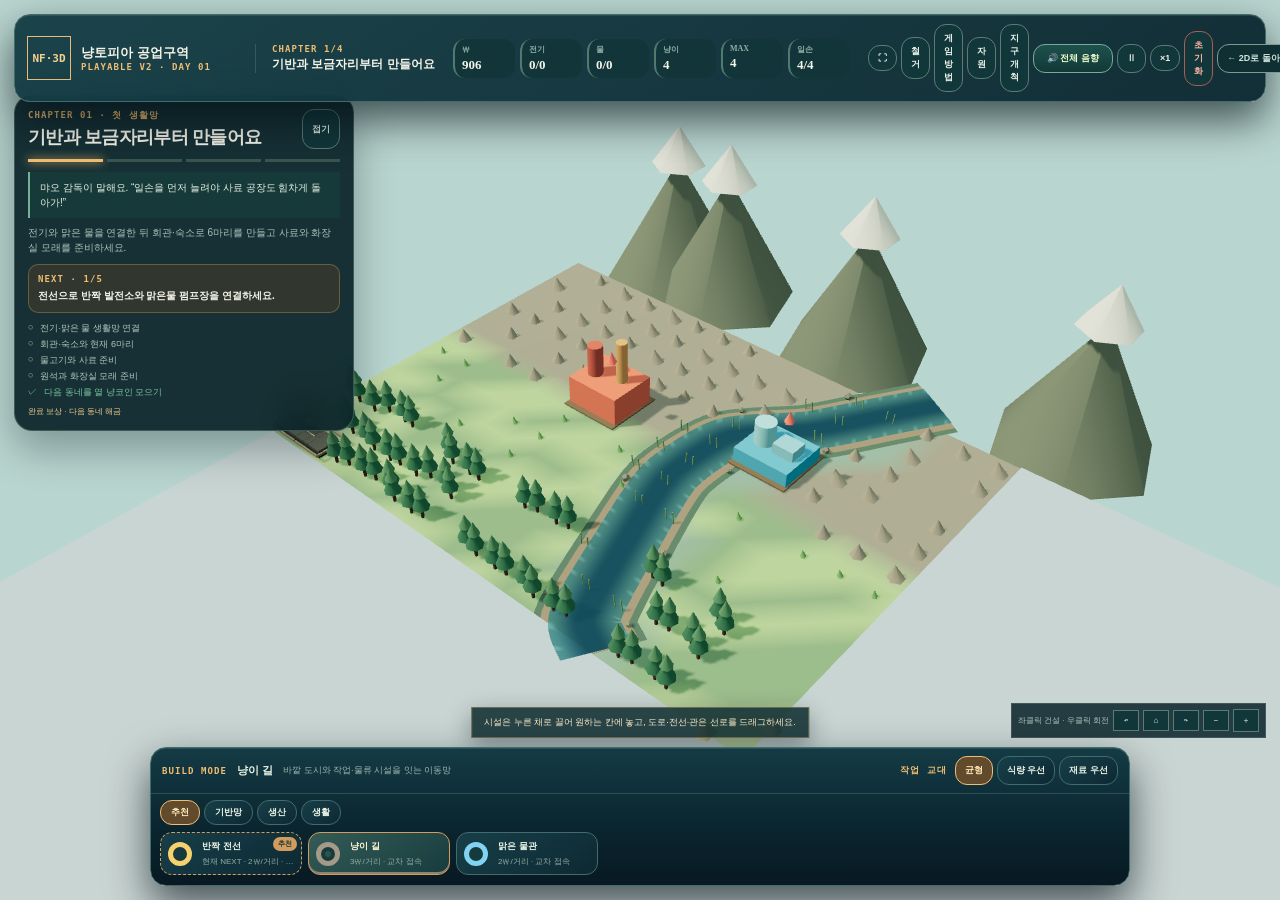
==== commit 9a927e07: "📐 deploy: unify mobile HUD and side rails" ====
--- a/v2.html
+++ b/v2.html
@@ -6,9 +6,9 @@
   <meta name="theme-color" content="#0b2428"/>
   <meta name="description" content="2D와 동일한 시뮬레이션으로 플레이하는 냥토피아 공업구역 3D 버전"/>
   <title>냥토피아 공업구역 v2 · 플레이 가능한 3D</title>
-  <script type="module" crossorigin src="./assets/v2-DKiSFBVl.js"></script>
+  <script type="module" crossorigin src="./assets/v2-CbXvI53t.js"></script>
   <link rel="modulepreload" crossorigin href="./assets/rendering-B7Mluke_.js">
-  <link rel="stylesheet" crossorigin href="./assets/v2-BLV_MOTg.css">
+  <link rel="stylesheet" crossorigin href="./assets/v2-B2_G5R5e.css">
 </head>
 <body>
   <main id="v2-root">
--- a/assets/v2-B2_G5R5e.css
+++ b/assets/v2-B2_G5R5e.css
@@ -0,0 +1 @@
+*{box-sizing:border-box}html,body,#v2-root{color:#f5f4e8;background:#0a2428;width:100%;height:100%;margin:0;font-family:Inter,Pretendard,Noto Sans KR,Segoe UI,sans-serif;overflow:hidden}button,a{font:inherit}button{color:inherit}canvas{touch-action:none;width:100%;height:100%;display:block}.ui-layer{z-index:2;pointer-events:none;position:fixed;inset:0}.ui-layer button,.ui-layer a,.ui-layer .tool-row{pointer-events:auto}.command-bar{z-index:4;-webkit-backdrop-filter:blur(16px);backdrop-filter:blur(16px);background:#092328e8;border:1px solid #a5c5b844;align-items:center;gap:18px;min-height:66px;padding:9px 12px;display:flex;position:absolute;top:14px;left:14px;right:14px;box-shadow:0 16px 45px #07191e66}.brand{align-items:center;gap:10px;min-width:210px;display:flex}.brand>span{color:#f4d290;border:1px solid #e8bc74;place-items:center;width:44px;height:44px;font:900 11px Consolas,monospace;display:grid}.brand b{font-size:13px;display:block}.brand small,.contract small,.mission small,.dock-head small,.inspector>small,.courier small,.help>small{color:#f1bd70;letter-spacing:.12em;font:800 9px Consolas,monospace;display:block}.contract{border-left:1px solid #a5c5b833;min-width:180px;padding-left:16px}.contract b{font-size:12px}.resources{flex:1;justify-content:center;gap:5px;display:flex}.resources>div{background:#12353a;border-left:2px solid #507a70;min-width:62px;padding:5px 7px}.resources small{color:#8fb0a8;font:700 8px Consolas;display:block}.resources b{font:800 13px Consolas}.controls{align-items:center;gap:4px;display:flex}.controls button,.controls a,.mission-head button,.tabs button,.policy button,.inspector button,.courier button,.help button{color:#e9f1e9;cursor:pointer;background:#12373a;border:1px solid #5a7d73;padding:7px 9px;font-size:9px;font-weight:800;text-decoration:none}.controls button:hover,.controls a:hover,.tabs button:hover,.policy button:hover,.inspector button:hover,.courier button:hover{background:#204a45;border-color:#efbe75}.controls .view-switch-back{color:#cfe4dc;white-space:nowrap;background:#102f33;border-color:#799d93}.controls .view-switch-back:hover{color:#fff;background:#1b4745;border-color:#b6d6c9}.danger,.bulldoze{color:#ffb4aa!important;border-color:#a85d55!important}.economy{-webkit-backdrop-filter:blur(12px);backdrop-filter:blur(12px);background:#092328e8;border:1px solid #a5c5b844;gap:5px;padding:7px;display:flex;position:absolute;top:92px;left:50%;transform:translate(-50%)}.economy div{background:#12373a;min-width:70px;padding:6px}.economy span,.economy small{color:#9db9b0;font-size:8px;display:block}.economy b{font:800 13px Consolas}.mission{z-index:3;-webkit-backdrop-filter:blur(15px);backdrop-filter:blur(15px);background:#092328ec;border:1px solid #a5c5b844;width:340px;padding:13px;position:absolute;top:95px;left:14px;box-shadow:0 18px 42px #06181d55}.mission:not(.open){width:280px}.mission-head{justify-content:space-between;gap:10px;display:flex}.mission h1{letter-spacing:-.04em;margin:3px 0 0;font-size:18px}.chapter-track{grid-template-columns:repeat(4,1fr);gap:4px;margin:10px 0;display:grid}.chapter-track i{background:#38574f;height:3px}.chapter-track i.active{background:#f2bd70;box-shadow:0 0 10px #f2bd70}.chapter-track i.done{background:#72ba96}.mission blockquote{color:#e9f2e7;background:#163a39;border-left:2px solid #77b194;margin:8px 0;padding:8px 10px;font-size:10px;line-height:1.5}.mission p{color:#aac1b9;margin:7px 0;font-size:10px;line-height:1.45}.next{background:#68472555;border:1px solid #d6aa6755;gap:4px;margin:9px 0;padding:9px;display:grid}.next b{font-size:10px;line-height:1.5}.mission ul{gap:3px;margin:7px 0;padding:0;list-style:none;display:grid}.mission li{color:#b5c7c0;gap:7px;font-size:9px;display:flex}.mission li.done{color:#78c49d}.mission li i{font-style:normal}.mission footer{color:#f2cb8d;font-size:8px}.help{z-index:6;-webkit-backdrop-filter:blur(18px);backdrop-filter:blur(18px);background:#092328f5;border:1px solid #e8bd7266;width:min(430px,100% - 28px);padding:17px;position:absolute;top:95px;left:50%;transform:translate(-50%);box-shadow:0 24px 75px #04111699}.help>button{float:right}.help h2{margin:5px 0 14px;font-size:20px}.help ol{gap:8px;margin:0;padding:0;list-style:none;display:grid}.help li{background:#12373a;grid-template-columns:80px 1fr;gap:8px;padding:8px;display:grid}.help li span,.help p{color:#abc2ba;font-size:10px;line-height:1.5}.build-dock{z-index:4;-webkit-backdrop-filter:blur(18px);backdrop-filter:blur(18px);background:#092328ef;border:1px solid #a5c5b844;width:min(980px,100% - 28px);position:absolute;bottom:14px;left:50%;transform:translate(-50%);box-shadow:0 -16px 48px #06181d66}.dock-head{border-bottom:1px solid #a5c5b833;justify-content:space-between;align-items:center;gap:14px;padding:8px 11px;display:flex}.dock-head>div:first-child{align-items:center;gap:10px;min-width:0;display:flex}.dock-head b{font-size:11px}.dock-head span{color:#9eb8af;text-overflow:ellipsis;white-space:nowrap;font-size:9px;overflow:hidden}.policy{align-items:center;gap:4px;display:flex}.policy small{margin-right:4px}.policy button.active,.tabs button.active{color:#ffe6b8;background:#614b2c;border-color:#efbe75}.tabs{gap:4px;padding:6px 9px 0;display:flex}.tabs button{padding:5px 10px}.tool-row{scrollbar-color:#54776d transparent;gap:6px;padding:7px 9px 10px;display:flex;overflow-x:auto}.tool{text-align:left;cursor:pointer;background:#12363a;border:1px solid #42655c;flex:0 0 142px;grid-template-columns:26px 1fr;align-items:center;gap:8px;padding:7px;display:grid}.tool>i{border:5px solid color-mix(in srgb,var(--tool),#fff 18%);border-radius:50%;width:24px;height:24px;display:block;box-shadow:inset 0 0 0 4px #173a3a}.tool span{min-width:0}.tool b,.tool small{text-overflow:ellipsis;white-space:nowrap;display:block;overflow:hidden}.tool b{font-size:9px}.tool small{color:#95afa7;margin-top:3px;font-size:8px}.tool:hover,.tool.selected,.tool.guided{border-color:var(--tool);background:#234945}.tool.selected{box-shadow:inset 0 -2px var(--tool)}.tool.guided{box-shadow:0 0 0 1px #f2c372,0 0 15px #f2c37266}.tool:disabled{cursor:not-allowed;filter:grayscale();opacity:.38}.inspector{z-index:3;-webkit-backdrop-filter:blur(16px);backdrop-filter:blur(16px);background:#092328ef;border:1px solid #a5c5b844;width:285px;padding:15px;position:absolute;top:95px;right:14px;box-shadow:0 18px 42px #06181d55}.inspector .close{float:right}.inspector h2{margin:4px 0 10px;font-size:20px}.health{background:#512f3155;border-left:3px solid #ef756c;gap:3px;padding:9px;display:grid}.health.online{background:#264e3c66;border-color:#72bf96}.health b{font-size:10px}.health span,.inspector p{color:#abc1ba;font-size:9px;line-height:1.45}.connections{flex-wrap:wrap;gap:4px;margin:9px 0;display:flex}.connections span{color:#ffaba2;border:1px solid #8d5c58;padding:4px 6px;font-size:8px}.connections span.ok{color:#8fdeb1;border-color:#4d8c70}.inspector dl{gap:5px;margin:9px 0;display:grid}.inspector dl div{grid-template-columns:40px 1fr;gap:6px;display:grid}.inspector dt{color:#86a79d;font-size:8px}.inspector dd{margin:0;font-size:9px}.upgrade{overflow-wrap:anywhere;background:#5d482955;border:1px solid #d0aa6755;gap:5px;margin:9px 0;padding:9px;display:grid}.upgrade small{color:#d4c5a7;font-size:8px}.upgrade button:disabled,.courier button:disabled{opacity:.45}.bulldoze{width:100%;margin-top:5px}.notice{color:#ffedc9;background:#102e32dd;border:1px solid #d4ad6b66;max-width:min(620px,100% - 30px);padding:8px 12px;font-size:9px;position:absolute;bottom:162px;left:50%;transform:translate(-50%);box-shadow:0 8px 24px #07191e66}.camera-help{color:#adc3bc;background:#092328d9;border:1px solid #a5c5b833;align-items:center;gap:4px;padding:5px 6px;font-size:8px;display:flex;position:absolute;bottom:162px;right:14px}.camera-help button{pointer-events:auto;color:#eef4ea;cursor:pointer;background:#12373a;border:1px solid #5a7d73;min-width:26px;padding:5px}.camera-help button:hover{border-color:#efbe75}.courier{background:#193738e8;border:1px solid #e1b46d66;gap:4px;width:260px;padding:11px;display:grid;position:absolute;bottom:205px;right:14px}.courier b{font-size:9px}.courier button{margin-top:4px}@media (width<=1050px){.contract,.resources>div:nth-child(5),.resources>div:nth-child(6),.controls [data-action=save]{display:none}}@media (width<=760px){.command-bar{gap:6px;min-height:54px;padding:6px;top:8px;left:8px;right:8px}.brand{min-width:auto}.brand>span{width:36px;height:36px}.brand b{font-size:10px}.brand small{font-size:7px}.resources{justify-content:flex-end}.resources>div{min-width:46px;padding:4px}.resources>div:nth-child(n+4){display:none}.resources b{font-size:10px}.controls button,.controls a{padding:6px;font-size:8px}.controls [data-action=economy],.controls [data-action=save],.controls [data-action=import],.controls a:not([data-action=switch-2d]){display:none}.controls [data-action=switch-2d]{color:#fff5d7;white-space:nowrap;background:#684732;border-color:#d99a64;place-items:center;min-width:64px;min-height:40px;padding:6px;font-size:8px;display:grid}.controls [data-action=help]{font-size:0;display:inline-block!important}.controls [data-action=help]:after{content:"?";font-size:10px}.mission{width:min(310px,100% - 16px);max-height:46vh;top:70px;left:8px;overflow:auto}.mission:not(.open){width:235px}.inspector{width:min(270px,100% - 16px);max-height:48vh;top:70px;right:8px;overflow:auto}.economy{top:70px;left:8px;right:8px;overflow-x:auto;transform:none}.build-dock{left:8px;right:8px;bottom:max(8px,env(safe-area-inset-bottom));width:auto;transform:none}.dock-head{padding:6px 8px}.dock-head span,.policy small{display:none}.policy button{padding:5px;font-size:8px}.tabs{padding-top:4px}.tool-row{padding-bottom:7px}.tool{flex-basis:126px}.notice{bottom:195px}.camera-help{bottom:180px;right:8px}.camera-help span{display:none}.courier{bottom:235px;right:8px}.help{top:70px}.help li{grid-template-columns:68px 1fr}}@media (height<=650px){.mission.open{max-height:42vh;overflow:auto}.build-dock{max-height:145px}.tool-row{padding-top:4px}.notice,.camera-help,.courier{bottom:154px}}.help-actions{gap:8px;margin-top:12px;display:none}.help-actions button{color:#fff0cf;border-color:#f2bf72;flex:1;padding:10px}@media (width<=760px){.help-actions{display:flex}}.utility-guide{background:#071f25;border-left:2px solid #66c9ef;gap:2px;margin-top:7px;padding:6px 8px;display:grid}.utility-guide span{color:#e7fbf5;align-items:center;gap:6px;font-size:9px;font-weight:800;display:flex}.utility-guide small{color:#83aaa6;font-size:7px;line-height:1.35}.utility-guide i{border-radius:3px;width:20px;height:3px}.utility-guide i.wire{background:#f4c84f;box-shadow:0 0 7px #f4c84f}.utility-guide i.pipe{background:#66c9ef;height:6px;box-shadow:inset 0 -2px #287d9d}.utility-cut{color:#fff3d5;background:#6b4335;border-color:#d59065;min-height:34px;margin-top:8px;padding:6px 9px;font-size:9px;font-weight:800}.utility-cut:not(:disabled):hover{background:#8a503b}.utility-cut:disabled{color:#8ba09a;background:#172c31;border-color:#456064}@media (width<=760px){.utility-cut{min-height:44px}}@media (prefers-reduced-motion:reduce){*,:before,:after{scroll-behavior:auto!important;transition:none!important;animation:none!important}.command-bar,.mission,.help,.build-dock,.inspector,.economy{-webkit-backdrop-filter:none;backdrop-filter:none}}.controls .audio-control{color:#efffcf;background:linear-gradient(#1e514d,#123936);border-color:#77aa9b;min-width:80px}.controls .audio-control:hover{background:#28625a;border-color:#f0c777}@media (width<=720px){.controls .audio-control{min-width:66px;padding-inline:6px;font-size:8px}}@media (width<=480px){.resources>div:nth-child(n+2),.controls [data-action=speed],.controls [data-action=reset]{display:none}}@media (width<=340px){.controls .audio-control{display:none}.controls{gap:3px}.controls [data-action=switch-2d]{min-width:60px;padding-inline:4px}}.command-bar,.mission,.economy,.build-dock,.inspector,.courier,.help{border-radius:18px}.controls button,.controls a,.mission button,.tabs button,.policy button,.tool,.inspector button,.courier button,.help button,.resources>div{border-radius:12px}.health,.connections span,.upgrade,.utility-guide,.next{border-radius:10px}.district-panel{border-radius:20px}.district-row{border-radius:14px}.district-row button{border-radius:12px}@media (width<=760px){.command-bar,.mission,.economy,.build-dock,.inspector,.courier,.help{border-radius:14px}}.command-bar,.mission-card,.inspector,.build-dock,.economy-strip,.courier-card,.help-card{background:linear-gradient(145deg,#123b43f2,#09252ef2);border-color:#426b6c;border-radius:16px;box-shadow:0 18px 42px #020e14a8,inset 0 1px #d5f0d51c}.build-dock{color:#eaf3e5;background:linear-gradient(#143b45 0,#0a242e 62%,#081923 100%)}.build-dock button,.tool,.tool-tabs button,.work-policy button{color:#eaf3e5;background:linear-gradient(145deg,#173f49,#0d2933);border-color:#426b6c}.tool:hover{background:#204b50;border-color:#e8b76a}.tool.selected,.tool-tabs button.active,.work-policy button.active{color:#fff5d7;background:linear-gradient(145deg,#345b57,#173c3e);border-color:#d39b5e}.district-panel{color:#eaf3e5;background:linear-gradient(145deg,#123b43f5,#09252ef5);border-color:#d39b5e}.district-panel h2,.district-row b{color:#fff0cf}.district-panel p,.district-row small{color:#a8c2b8}.district-row{background:#12343bcc;border-color:#426b6c}.district-row.locked{background:#0d2a33bb}.district-panel .close{color:#fff0cf;background:#173f43;border-color:#6f9a8d}.district-row button{color:#fff5d7;background:#855d3c;border-color:#d39b5e}.tool.guided:not(.selected){box-shadow:none;background:linear-gradient(145deg,#173f49,#0d2933);border:1px dashed #d39b5e;position:relative}.tool.guided:not(.selected):before{content:"추천";color:#163a37;z-index:2;background:#d39b5e;border-radius:999px;padding:2px 5px;font-size:7px;font-weight:900;position:absolute;top:4px;right:4px}.district-panel{z-index:24;pointer-events:auto;width:min(410px,100% - 28px);padding:16px;position:absolute;top:94px;right:14px}.district-panel>p{color:#a8c2b8;font-size:10px;line-height:1.5}.district-list{gap:8px;display:grid}.district-row{border-radius:14px;grid-template-columns:minmax(0,1fr) auto;align-items:center;gap:10px;padding:10px 12px;display:grid}.district-row button{border-radius:11px;min-height:38px}.district-row button:disabled{opacity:.55;cursor:not-allowed}@media (width<=720px){.district-panel{width:auto;max-height:calc(100vh - 180px);padding:12px;top:84px;left:8px;right:8px;overflow:auto}}@media (width<=760px){.courier{display:none!important}}.tutorial-modal{z-index:80;pointer-events:auto;background:#031218a6;place-items:center;padding:18px;display:grid;position:fixed;inset:0}.tutorial-modal-card{color:#eaf3e5;background:linear-gradient(145deg,#123f47,#09252e 70%);border:1px solid #d39b5e;border-radius:18px;width:min(460px,100%);padding:24px;box-shadow:0 28px 70px #020e14cc,inset 0 1px #fff4d522}.tutorial-modal-card>small{color:#f2b56f}.tutorial-modal-card h2{color:#fff0cf}.tutorial-modal-card p{color:#aec6ba}.tutorial-modal-card li{background:#0d3038;border-color:#426b6c;border-radius:12px}.tutorial-modal-card li b{color:#fff0cf}.tutorial-modal-card li span{color:#a8c2b8}.tutorial-modal-card .close{color:#fff0cf;background:#173f43;border-color:#6f9a8d}.tutorial-modal-card button:not(.close){color:#fff7dc;background:linear-gradient(#b47a48,#785035);border-color:#e0ad68;border-radius:12px}.demolish-toggle.active{color:#fff0df!important;background:#7a3434!important;border-color:#ffb18a!important}.pending-build{color:#ffd38d;font-size:8px;font-style:normal;display:block}@media (width<=760px){.controls [data-action=fullscreen]{place-items:center;min-width:38px;font-size:0;display:grid}.controls [data-action=fullscreen]:after{content:"⛶";font-size:17px}.controls [data-action=demolition]{place-items:center;min-width:42px;min-height:40px;font-size:0;display:grid}.controls [data-action=demolition]:after{content:"♜";font-size:16px}.build-dock{max-height:180px}.tool-row{scroll-snap-type:x proximity}.tool{scroll-snap-align:start;min-height:54px}}@media (width>=600px) and (height<=500px){.resources{display:none!important}.mobile-edge-toggles{gap:4px;margin-left:auto;display:flex!important}.mission.edge-rail,.build-dock.edge-rail{display:none!important}.mission.edge-rail.open{overflow:auto;width:290px!important;max-height:calc(100vh - 16px)!important;display:block!important;top:8px!important;left:8px!important}.build-dock.edge-rail.open{overflow:auto;width:300px!important;max-height:calc(100vh - 16px)!important;display:block!important;inset:8px 8px 8px auto!important}.build-dock.edge-rail.open .tool-row{overflow:visible;grid-template-columns:1fr 1fr!important;display:grid!important}.command-bar{min-height:56px!important;padding:6px 8px!important}.contract{display:none!important}}.mobile-top-hud{display:none}@media (width<=760px),(width>=600px) and (height<=500px){.command-bar{display:none!important}.mobile-top-hud{z-index:50;color:#f8efd9;white-space:nowrap;pointer-events:auto;background:#092830e8;border:1px solid #5d8b82;border-radius:14px;align-items:center;gap:5px;max-width:calc(100% - 20px);height:42px;padding:5px 7px;display:flex;position:absolute;top:6px;left:50%;transform:translate(-50%);box-shadow:0 8px 24px #0007}.mobile-top-hud span{background:#143b40;border-radius:8px;padding:3px 5px;font-size:8px;font-weight:800}.mobile-top-hud button,.mobile-top-hud a{color:#fff1d2;background:#754d31;border:1px solid #b8814f;border-radius:9px;place-items:center;min-width:34px;height:32px;padding:0 6px;font-size:9px;font-weight:900;text-decoration:none;display:grid}.mission.edge-rail.open,.build-dock.edge-rail.open{top:56px!important}.economy.open{top:54px!important}}.placement-confirm{z-index:60;pointer-events:auto;background:#091d28ef;border:1px solid #74d5b5;border-radius:12px;gap:6px;padding:6px;display:flex;position:fixed;transform:translate(-50%,-125%);box-shadow:0 8px 24px #0008}.placement-confirm button{border-radius:10px;width:42px;height:42px;padding:0;font-size:20px}.placement-confirm button:first-child{background:#32856f;border-color:#a7ffe0}.placement-confirm button:disabled{opacity:.45}.mobile-edge-toggles{display:none}@media (width>=600px) and (height<=500px){.mobile-edge-toggles{gap:4px;margin-left:auto;display:flex!important}.mission.edge-rail,.build-dock.edge-rail{display:none!important}.mission.edge-rail.open,.build-dock.edge-rail.open{display:block!important}}.landscape-hint{z-index:30;-webkit-backdrop-filter:blur(12px);backdrop-filter:blur(12px);pointer-events:auto;background:#06181dcc;place-items:center;padding:20px;display:grid;position:fixed;inset:0}.landscape-hint-card{background:linear-gradient(145deg,#16444a,#09252e);border:1px solid #e8bd72;border-radius:18px;width:min(420px,100%);padding:24px;box-shadow:0 24px 80px #0009}.landscape-hint-card small{color:#f1bd70;letter-spacing:.12em;font:800 9px Consolas}.landscape-hint-card h2{margin:8px 0;font-size:22px}.landscape-hint-card p{color:#b9d0c5;font-size:11px;line-height:1.55}.landscape-hint-card div{gap:8px;margin-top:18px;display:flex}.landscape-hint-card button{background:#12383d;border:1px solid #6d9b8a;border-radius:11px;flex:1;padding:11px 8px;font-size:10px;font-weight:800}.landscape-hint-card button:first-child{color:#fff0cb;background:#694a2d;border-color:#efbe75}@media (width<=760px){.resources{display:none!important}.mobile-edge-toggles{gap:4px;margin-left:auto;display:flex}.mobile-edge-toggles button{background:#12373a;border:1px solid #5a7d73;border-radius:9px;padding:7px 8px;font-size:8px;font-weight:800}.mission.edge-rail,.build-dock.edge-rail{display:none}.mission.edge-rail.open,.build-dock.edge-rail.open{display:block}.build-dock.edge-rail.open{width:auto;left:8px;right:8px}.economy{display:none}.economy.open{display:flex}.command-bar{z-index:8}.mobile-edge-toggles [data-action=mission]{border-color:#7595c0}.mobile-edge-toggles [data-action=build]{border-color:#d39b5e}}@media (width>=761px){.landscape-hint{display:none}}@media (width<=760px) and (orientation:landscape){.mission.edge-rail.open{width:290px;max-height:calc(100vh - 100px);top:84px;left:8px}.build-dock.edge-rail.open{width:300px;max-height:calc(100vh - 100px);inset:84px 8px 8px auto;overflow:auto}.build-dock.edge-rail.open .tool-row{grid-template-columns:1fr 1fr;display:grid;overflow:visible}.build-dock.edge-rail.open .tool{min-width:0}.build-dock.edge-rail.open .dock-head{z-index:1;background:#092328f5;position:sticky;top:0}}@media (width<=760px) and (orientation:portrait){.mission.edge-rail.open{top:70px}.build-dock.edge-rail.open{bottom:max(8px,env(safe-area-inset-bottom))}}
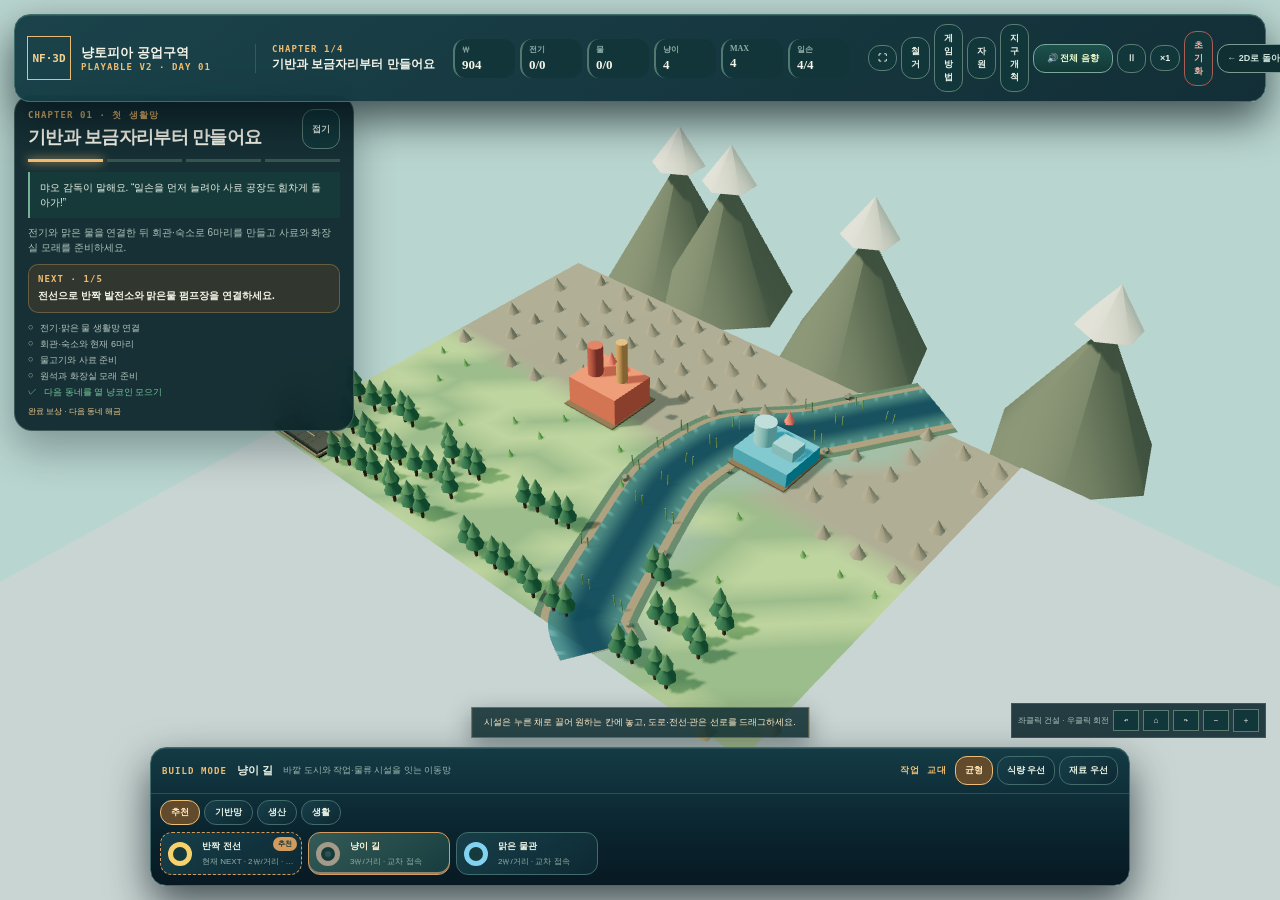
==== commit a108827a: "📐 deploy: unify 2D and 3D mobile HUD" ====
--- a/v2.html
+++ b/v2.html
@@ -6,9 +6,9 @@
   <meta name="theme-color" content="#0b2428"/>
   <meta name="description" content="2D와 동일한 시뮬레이션으로 플레이하는 냥토피아 공업구역 3D 버전"/>
   <title>냥토피아 공업구역 v2 · 플레이 가능한 3D</title>
-  <script type="module" crossorigin src="./assets/v2-CbXvI53t.js"></script>
+  <script type="module" crossorigin src="./assets/v2-LeXnCDZs.js"></script>
   <link rel="modulepreload" crossorigin href="./assets/rendering-B7Mluke_.js">
-  <link rel="stylesheet" crossorigin href="./assets/v2-B2_G5R5e.css">
+  <link rel="stylesheet" crossorigin href="./assets/v2-BsPdmZWt.css">
 </head>
 <body>
   <main id="v2-root">
--- a/assets/v2-BsPdmZWt.css
+++ b/assets/v2-BsPdmZWt.css
@@ -0,0 +1 @@
+*{box-sizing:border-box}html,body,#v2-root{color:#f5f4e8;background:#0a2428;width:100%;height:100%;margin:0;font-family:Inter,Pretendard,Noto Sans KR,Segoe UI,sans-serif;overflow:hidden}button,a{font:inherit}button{color:inherit}canvas{touch-action:none;width:100%;height:100%;display:block}.ui-layer{z-index:2;pointer-events:none;position:fixed;inset:0}.ui-layer button,.ui-layer a,.ui-layer .tool-row{pointer-events:auto}.command-bar{z-index:4;-webkit-backdrop-filter:blur(16px);backdrop-filter:blur(16px);background:#092328e8;border:1px solid #a5c5b844;align-items:center;gap:18px;min-height:66px;padding:9px 12px;display:flex;position:absolute;top:14px;left:14px;right:14px;box-shadow:0 16px 45px #07191e66}.brand{align-items:center;gap:10px;min-width:210px;display:flex}.brand>span{color:#f4d290;border:1px solid #e8bc74;place-items:center;width:44px;height:44px;font:900 11px Consolas,monospace;display:grid}.brand b{font-size:13px;display:block}.brand small,.contract small,.mission small,.dock-head small,.inspector>small,.courier small,.help>small{color:#f1bd70;letter-spacing:.12em;font:800 9px Consolas,monospace;display:block}.contract{border-left:1px solid #a5c5b833;min-width:180px;padding-left:16px}.contract b{font-size:12px}.resources{flex:1;justify-content:center;gap:5px;display:flex}.resources>div{background:#12353a;border-left:2px solid #507a70;min-width:62px;padding:5px 7px}.resources small{color:#8fb0a8;font:700 8px Consolas;display:block}.resources b{font:800 13px Consolas}.controls{align-items:center;gap:4px;display:flex}.controls button,.controls a,.mission-head button,.tabs button,.policy button,.inspector button,.courier button,.help button{color:#e9f1e9;cursor:pointer;background:#12373a;border:1px solid #5a7d73;padding:7px 9px;font-size:9px;font-weight:800;text-decoration:none}.controls button:hover,.controls a:hover,.tabs button:hover,.policy button:hover,.inspector button:hover,.courier button:hover{background:#204a45;border-color:#efbe75}.controls .view-switch-back{color:#cfe4dc;white-space:nowrap;background:#102f33;border-color:#799d93}.controls .view-switch-back:hover{color:#fff;background:#1b4745;border-color:#b6d6c9}.danger,.bulldoze{color:#ffb4aa!important;border-color:#a85d55!important}.economy{-webkit-backdrop-filter:blur(12px);backdrop-filter:blur(12px);background:#092328e8;border:1px solid #a5c5b844;gap:5px;padding:7px;display:flex;position:absolute;top:92px;left:50%;transform:translate(-50%)}.economy div{background:#12373a;min-width:70px;padding:6px}.economy span,.economy small{color:#9db9b0;font-size:8px;display:block}.economy b{font:800 13px Consolas}.mission{z-index:3;-webkit-backdrop-filter:blur(15px);backdrop-filter:blur(15px);background:#092328ec;border:1px solid #a5c5b844;width:340px;padding:13px;position:absolute;top:95px;left:14px;box-shadow:0 18px 42px #06181d55}.mission:not(.open){width:280px}.mission-head{justify-content:space-between;gap:10px;display:flex}.mission h1{letter-spacing:-.04em;margin:3px 0 0;font-size:18px}.chapter-track{grid-template-columns:repeat(4,1fr);gap:4px;margin:10px 0;display:grid}.chapter-track i{background:#38574f;height:3px}.chapter-track i.active{background:#f2bd70;box-shadow:0 0 10px #f2bd70}.chapter-track i.done{background:#72ba96}.mission blockquote{color:#e9f2e7;background:#163a39;border-left:2px solid #77b194;margin:8px 0;padding:8px 10px;font-size:10px;line-height:1.5}.mission p{color:#aac1b9;margin:7px 0;font-size:10px;line-height:1.45}.next{background:#68472555;border:1px solid #d6aa6755;gap:4px;margin:9px 0;padding:9px;display:grid}.next b{font-size:10px;line-height:1.5}.mission ul{gap:3px;margin:7px 0;padding:0;list-style:none;display:grid}.mission li{color:#b5c7c0;gap:7px;font-size:9px;display:flex}.mission li.done{color:#78c49d}.mission li i{font-style:normal}.mission footer{color:#f2cb8d;font-size:8px}.help{z-index:6;-webkit-backdrop-filter:blur(18px);backdrop-filter:blur(18px);background:#092328f5;border:1px solid #e8bd7266;width:min(430px,100% - 28px);padding:17px;position:absolute;top:95px;left:50%;transform:translate(-50%);box-shadow:0 24px 75px #04111699}.help>button{float:right}.help h2{margin:5px 0 14px;font-size:20px}.help ol{gap:8px;margin:0;padding:0;list-style:none;display:grid}.help li{background:#12373a;grid-template-columns:80px 1fr;gap:8px;padding:8px;display:grid}.help li span,.help p{color:#abc2ba;font-size:10px;line-height:1.5}.build-dock{z-index:4;-webkit-backdrop-filter:blur(18px);backdrop-filter:blur(18px);background:#092328ef;border:1px solid #a5c5b844;width:min(980px,100% - 28px);position:absolute;bottom:14px;left:50%;transform:translate(-50%);box-shadow:0 -16px 48px #06181d66}.dock-head{border-bottom:1px solid #a5c5b833;justify-content:space-between;align-items:center;gap:14px;padding:8px 11px;display:flex}.dock-head>div:first-child{align-items:center;gap:10px;min-width:0;display:flex}.dock-head b{font-size:11px}.dock-head span{color:#9eb8af;text-overflow:ellipsis;white-space:nowrap;font-size:9px;overflow:hidden}.policy{align-items:center;gap:4px;display:flex}.policy small{margin-right:4px}.policy button.active,.tabs button.active{color:#ffe6b8;background:#614b2c;border-color:#efbe75}.tabs{gap:4px;padding:6px 9px 0;display:flex}.tabs button{padding:5px 10px}.tool-row{scrollbar-color:#54776d transparent;gap:6px;padding:7px 9px 10px;display:flex;overflow-x:auto}.tool{text-align:left;cursor:pointer;background:#12363a;border:1px solid #42655c;flex:0 0 142px;grid-template-columns:26px 1fr;align-items:center;gap:8px;padding:7px;display:grid}.tool>i{border:5px solid color-mix(in srgb,var(--tool),#fff 18%);border-radius:50%;width:24px;height:24px;display:block;box-shadow:inset 0 0 0 4px #173a3a}.tool span{min-width:0}.tool b,.tool small{text-overflow:ellipsis;white-space:nowrap;display:block;overflow:hidden}.tool b{font-size:9px}.tool small{color:#95afa7;margin-top:3px;font-size:8px}.tool:hover,.tool.selected,.tool.guided{border-color:var(--tool);background:#234945}.tool.selected{box-shadow:inset 0 -2px var(--tool)}.tool.guided{box-shadow:0 0 0 1px #f2c372,0 0 15px #f2c37266}.tool:disabled{cursor:not-allowed;filter:grayscale();opacity:.38}.inspector{z-index:3;-webkit-backdrop-filter:blur(16px);backdrop-filter:blur(16px);background:#092328ef;border:1px solid #a5c5b844;width:285px;padding:15px;position:absolute;top:95px;right:14px;box-shadow:0 18px 42px #06181d55}.inspector .close{float:right}.inspector h2{margin:4px 0 10px;font-size:20px}.health{background:#512f3155;border-left:3px solid #ef756c;gap:3px;padding:9px;display:grid}.health.online{background:#264e3c66;border-color:#72bf96}.health b{font-size:10px}.health span,.inspector p{color:#abc1ba;font-size:9px;line-height:1.45}.connections{flex-wrap:wrap;gap:4px;margin:9px 0;display:flex}.connections span{color:#ffaba2;border:1px solid #8d5c58;padding:4px 6px;font-size:8px}.connections span.ok{color:#8fdeb1;border-color:#4d8c70}.inspector dl{gap:5px;margin:9px 0;display:grid}.inspector dl div{grid-template-columns:40px 1fr;gap:6px;display:grid}.inspector dt{color:#86a79d;font-size:8px}.inspector dd{margin:0;font-size:9px}.upgrade{overflow-wrap:anywhere;background:#5d482955;border:1px solid #d0aa6755;gap:5px;margin:9px 0;padding:9px;display:grid}.upgrade small{color:#d4c5a7;font-size:8px}.upgrade button:disabled,.courier button:disabled{opacity:.45}.bulldoze{width:100%;margin-top:5px}.notice{color:#ffedc9;background:#102e32dd;border:1px solid #d4ad6b66;max-width:min(620px,100% - 30px);padding:8px 12px;font-size:9px;position:absolute;bottom:162px;left:50%;transform:translate(-50%);box-shadow:0 8px 24px #07191e66}.camera-help{color:#adc3bc;background:#092328d9;border:1px solid #a5c5b833;align-items:center;gap:4px;padding:5px 6px;font-size:8px;display:flex;position:absolute;bottom:162px;right:14px}.camera-help button{pointer-events:auto;color:#eef4ea;cursor:pointer;background:#12373a;border:1px solid #5a7d73;min-width:26px;padding:5px}.camera-help button:hover{border-color:#efbe75}.courier{background:#193738e8;border:1px solid #e1b46d66;gap:4px;width:260px;padding:11px;display:grid;position:absolute;bottom:205px;right:14px}.courier b{font-size:9px}.courier button{margin-top:4px}@media (width<=1050px){.contract,.resources>div:nth-child(5),.resources>div:nth-child(6),.controls [data-action=save]{display:none}}@media (width<=760px){.command-bar{gap:6px;min-height:54px;padding:6px;top:8px;left:8px;right:8px}.brand{min-width:auto}.brand>span{width:36px;height:36px}.brand b{font-size:10px}.brand small{font-size:7px}.resources{justify-content:flex-end}.resources>div{min-width:46px;padding:4px}.resources>div:nth-child(n+4){display:none}.resources b{font-size:10px}.controls button,.controls a{padding:6px;font-size:8px}.controls [data-action=economy],.controls [data-action=save],.controls [data-action=import],.controls a:not([data-action=switch-2d]){display:none}.controls [data-action=switch-2d]{color:#fff5d7;white-space:nowrap;background:#684732;border-color:#d99a64;place-items:center;min-width:64px;min-height:40px;padding:6px;font-size:8px;display:grid}.controls [data-action=help]{font-size:0;display:inline-block!important}.controls [data-action=help]:after{content:"?";font-size:10px}.mission{width:min(310px,100% - 16px);max-height:46vh;top:70px;left:8px;overflow:auto}.mission:not(.open){width:235px}.inspector{width:min(270px,100% - 16px);max-height:48vh;top:70px;right:8px;overflow:auto}.economy{top:70px;left:8px;right:8px;overflow-x:auto;transform:none}.build-dock{left:8px;right:8px;bottom:max(8px,env(safe-area-inset-bottom));width:auto;transform:none}.dock-head{padding:6px 8px}.dock-head span,.policy small{display:none}.policy button{padding:5px;font-size:8px}.tabs{padding-top:4px}.tool-row{padding-bottom:7px}.tool{flex-basis:126px}.notice{bottom:195px}.camera-help{bottom:180px;right:8px}.camera-help span{display:none}.courier{bottom:235px;right:8px}.help{top:70px}.help li{grid-template-columns:68px 1fr}}@media (height<=650px){.mission.open{max-height:42vh;overflow:auto}.build-dock{max-height:145px}.tool-row{padding-top:4px}.notice,.camera-help,.courier{bottom:154px}}.help-actions{gap:8px;margin-top:12px;display:none}.help-actions button{color:#fff0cf;border-color:#f2bf72;flex:1;padding:10px}@media (width<=760px){.help-actions{display:flex}}.utility-guide{background:#071f25;border-left:2px solid #66c9ef;gap:2px;margin-top:7px;padding:6px 8px;display:grid}.utility-guide span{color:#e7fbf5;align-items:center;gap:6px;font-size:9px;font-weight:800;display:flex}.utility-guide small{color:#83aaa6;font-size:7px;line-height:1.35}.utility-guide i{border-radius:3px;width:20px;height:3px}.utility-guide i.wire{background:#f4c84f;box-shadow:0 0 7px #f4c84f}.utility-guide i.pipe{background:#66c9ef;height:6px;box-shadow:inset 0 -2px #287d9d}.utility-cut{color:#fff3d5;background:#6b4335;border-color:#d59065;min-height:34px;margin-top:8px;padding:6px 9px;font-size:9px;font-weight:800}.utility-cut:not(:disabled):hover{background:#8a503b}.utility-cut:disabled{color:#8ba09a;background:#172c31;border-color:#456064}@media (width<=760px){.utility-cut{min-height:44px}}@media (prefers-reduced-motion:reduce){*,:before,:after{scroll-behavior:auto!important;transition:none!important;animation:none!important}.command-bar,.mission,.help,.build-dock,.inspector,.economy{-webkit-backdrop-filter:none;backdrop-filter:none}}.controls .audio-control{color:#efffcf;background:linear-gradient(#1e514d,#123936);border-color:#77aa9b;min-width:80px}.controls .audio-control:hover{background:#28625a;border-color:#f0c777}@media (width<=720px){.controls .audio-control{min-width:66px;padding-inline:6px;font-size:8px}}@media (width<=480px){.resources>div:nth-child(n+2),.controls [data-action=speed],.controls [data-action=reset]{display:none}}@media (width<=340px){.controls .audio-control{display:none}.controls{gap:3px}.controls [data-action=switch-2d]{min-width:60px;padding-inline:4px}}.command-bar,.mission,.economy,.build-dock,.inspector,.courier,.help{border-radius:18px}.controls button,.controls a,.mission button,.tabs button,.policy button,.tool,.inspector button,.courier button,.help button,.resources>div{border-radius:12px}.health,.connections span,.upgrade,.utility-guide,.next{border-radius:10px}.district-panel{border-radius:20px}.district-row{border-radius:14px}.district-row button{border-radius:12px}@media (width<=760px){.command-bar,.mission,.economy,.build-dock,.inspector,.courier,.help{border-radius:14px}}.command-bar,.mission-card,.inspector,.build-dock,.economy-strip,.courier-card,.help-card{background:linear-gradient(145deg,#123b43f2,#09252ef2);border-color:#426b6c;border-radius:16px;box-shadow:0 18px 42px #020e14a8,inset 0 1px #d5f0d51c}.build-dock{color:#eaf3e5;background:linear-gradient(#143b45 0,#0a242e 62%,#081923 100%)}.build-dock button,.tool,.tool-tabs button,.work-policy button{color:#eaf3e5;background:linear-gradient(145deg,#173f49,#0d2933);border-color:#426b6c}.tool:hover{background:#204b50;border-color:#e8b76a}.tool.selected,.tool-tabs button.active,.work-policy button.active{color:#fff5d7;background:linear-gradient(145deg,#345b57,#173c3e);border-color:#d39b5e}.district-panel{color:#eaf3e5;background:linear-gradient(145deg,#123b43f5,#09252ef5);border-color:#d39b5e}.district-panel h2,.district-row b{color:#fff0cf}.district-panel p,.district-row small{color:#a8c2b8}.district-row{background:#12343bcc;border-color:#426b6c}.district-row.locked{background:#0d2a33bb}.district-panel .close{color:#fff0cf;background:#173f43;border-color:#6f9a8d}.district-row button{color:#fff5d7;background:#855d3c;border-color:#d39b5e}.tool.guided:not(.selected){box-shadow:none;background:linear-gradient(145deg,#173f49,#0d2933);border:1px dashed #d39b5e;position:relative}.tool.guided:not(.selected):before{content:"추천";color:#163a37;z-index:2;background:#d39b5e;border-radius:999px;padding:2px 5px;font-size:7px;font-weight:900;position:absolute;top:4px;right:4px}.district-panel{z-index:24;pointer-events:auto;width:min(410px,100% - 28px);padding:16px;position:absolute;top:94px;right:14px}.district-panel>p{color:#a8c2b8;font-size:10px;line-height:1.5}.district-list{gap:8px;display:grid}.district-row{border-radius:14px;grid-template-columns:minmax(0,1fr) auto;align-items:center;gap:10px;padding:10px 12px;display:grid}.district-row button{border-radius:11px;min-height:38px}.district-row button:disabled{opacity:.55;cursor:not-allowed}@media (width<=720px){.district-panel{width:auto;max-height:calc(100vh - 180px);padding:12px;top:84px;left:8px;right:8px;overflow:auto}}@media (width<=760px){.courier{display:none!important}}.tutorial-modal{z-index:80;pointer-events:auto;background:#031218a6;place-items:center;padding:18px;display:grid;position:fixed;inset:0}.tutorial-modal-card{color:#eaf3e5;background:linear-gradient(145deg,#123f47,#09252e 70%);border:1px solid #d39b5e;border-radius:18px;width:min(460px,100%);padding:24px;box-shadow:0 28px 70px #020e14cc,inset 0 1px #fff4d522}.tutorial-modal-card>small{color:#f2b56f}.tutorial-modal-card h2{color:#fff0cf}.tutorial-modal-card p{color:#aec6ba}.tutorial-modal-card li{background:#0d3038;border-color:#426b6c;border-radius:12px}.tutorial-modal-card li b{color:#fff0cf}.tutorial-modal-card li span{color:#a8c2b8}.tutorial-modal-card .close{color:#fff0cf;background:#173f43;border-color:#6f9a8d}.tutorial-modal-card button:not(.close){color:#fff7dc;background:linear-gradient(#b47a48,#785035);border-color:#e0ad68;border-radius:12px}.demolish-toggle.active{color:#fff0df!important;background:#7a3434!important;border-color:#ffb18a!important}.pending-build{color:#ffd38d;font-size:8px;font-style:normal;display:block}@media (width<=760px){.controls [data-action=fullscreen]{place-items:center;min-width:38px;font-size:0;display:grid}.controls [data-action=fullscreen]:after{content:"⛶";font-size:17px}.controls [data-action=demolition]{place-items:center;min-width:42px;min-height:40px;font-size:0;display:grid}.controls [data-action=demolition]:after{content:"♜";font-size:16px}.build-dock{max-height:180px}.tool-row{scroll-snap-type:x proximity}.tool{scroll-snap-align:start;min-height:54px}}@media (width>=600px) and (height<=500px){.resources{display:none!important}.mobile-edge-toggles{gap:4px;margin-left:auto;display:flex!important}.mission.edge-rail,.build-dock.edge-rail{display:none!important}.mission.edge-rail.open{overflow:auto;width:290px!important;max-height:calc(100vh - 16px)!important;display:block!important;top:8px!important;left:8px!important}.build-dock.edge-rail.open{overflow:auto;width:300px!important;max-height:calc(100vh - 16px)!important;display:block!important;inset:8px 8px 8px auto!important}.build-dock.edge-rail.open .tool-row{overflow:visible;grid-template-columns:1fr 1fr!important;display:grid!important}.command-bar{min-height:56px!important;padding:6px 8px!important}.contract{display:none!important}}.mobile-top-hud{display:none}@media (width<=760px),(width>=600px) and (height<=500px){.command-bar{display:none!important}.mobile-top-hud{z-index:50;color:#f8efd9;white-space:nowrap;pointer-events:auto;background:#092830e8;border:1px solid #5d8b82;border-radius:14px;align-items:center;gap:5px;max-width:calc(100% - 20px);height:42px;padding:5px 7px;display:flex;position:absolute;top:6px;left:50%;transform:translate(-50%);box-shadow:0 8px 24px #0007}.mobile-top-hud span{background:#143b40;border-radius:8px;padding:3px 5px;font-size:8px;font-weight:800}.mobile-top-hud button,.mobile-top-hud a{color:#fff1d2;background:#754d31;border:1px solid #b8814f;border-radius:9px;place-items:center;min-width:34px;height:32px;padding:0 6px;font-size:9px;font-weight:900;text-decoration:none;display:grid}.mission.edge-rail.open,.build-dock.edge-rail.open{top:56px!important}.economy.open{top:54px!important}}.edge-toggle{display:none}@media (width<=760px),(width>=600px) and (height<=500px){.edge-toggle{z-index:48;writing-mode:vertical-rl;color:#ffe0ad;pointer-events:auto;background:#0c2d35ef;border:1px solid #d39b5e;min-height:88px;padding:10px 7px;font-size:9px;font-weight:900;display:block;position:absolute;top:46%}.mission-edge{border-radius:0 12px 12px 0;left:0}.build-edge{border-radius:12px 0 0 12px;right:0}}.placement-confirm{z-index:60;pointer-events:auto;background:#091d28ef;border:1px solid #74d5b5;border-radius:12px;gap:6px;padding:6px;display:flex;position:fixed;transform:translate(-50%,-125%);box-shadow:0 8px 24px #0008}.placement-confirm button{border-radius:10px;width:42px;height:42px;padding:0;font-size:20px}.placement-confirm button:first-child{background:#32856f;border-color:#a7ffe0}.placement-confirm button:disabled{opacity:.45}.mobile-edge-toggles{display:none}@media (width>=600px) and (height<=500px){.mobile-edge-toggles{gap:4px;margin-left:auto;display:flex!important}.mission.edge-rail,.build-dock.edge-rail{display:none!important}.mission.edge-rail.open,.build-dock.edge-rail.open{display:block!important}}.landscape-hint{z-index:30;-webkit-backdrop-filter:blur(12px);backdrop-filter:blur(12px);pointer-events:auto;background:#06181dcc;place-items:center;padding:20px;display:grid;position:fixed;inset:0}.landscape-hint-card{background:linear-gradient(145deg,#16444a,#09252e);border:1px solid #e8bd72;border-radius:18px;width:min(420px,100%);padding:24px;box-shadow:0 24px 80px #0009}.landscape-hint-card small{color:#f1bd70;letter-spacing:.12em;font:800 9px Consolas}.landscape-hint-card h2{margin:8px 0;font-size:22px}.landscape-hint-card p{color:#b9d0c5;font-size:11px;line-height:1.55}.landscape-hint-card div{gap:8px;margin-top:18px;display:flex}.landscape-hint-card button{background:#12383d;border:1px solid #6d9b8a;border-radius:11px;flex:1;padding:11px 8px;font-size:10px;font-weight:800}.landscape-hint-card button:first-child{color:#fff0cb;background:#694a2d;border-color:#efbe75}@media (width<=760px){.resources{display:none!important}.mobile-edge-toggles{gap:4px;margin-left:auto;display:flex}.mobile-edge-toggles button{background:#12373a;border:1px solid #5a7d73;border-radius:9px;padding:7px 8px;font-size:8px;font-weight:800}.mission.edge-rail,.build-dock.edge-rail{display:none}.mission.edge-rail.open,.build-dock.edge-rail.open{display:block}.build-dock.edge-rail.open{width:auto;left:8px;right:8px}.economy{display:none}.economy.open{display:flex}.command-bar{z-index:8}.mobile-edge-toggles [data-action=mission]{border-color:#7595c0}.mobile-edge-toggles [data-action=build]{border-color:#d39b5e}}@media (width>=761px){.landscape-hint{display:none}}@media (width<=760px) and (orientation:landscape){.mission.edge-rail.open{width:290px;max-height:calc(100vh - 100px);top:84px;left:8px}.build-dock.edge-rail.open{width:300px;max-height:calc(100vh - 100px);inset:84px 8px 8px auto;overflow:auto}.build-dock.edge-rail.open .tool-row{grid-template-columns:1fr 1fr;display:grid;overflow:visible}.build-dock.edge-rail.open .tool{min-width:0}.build-dock.edge-rail.open .dock-head{z-index:1;background:#092328f5;position:sticky;top:0}}@media (width<=760px) and (orientation:portrait){.mission.edge-rail.open{top:70px}.build-dock.edge-rail.open{bottom:max(8px,env(safe-area-inset-bottom))}}
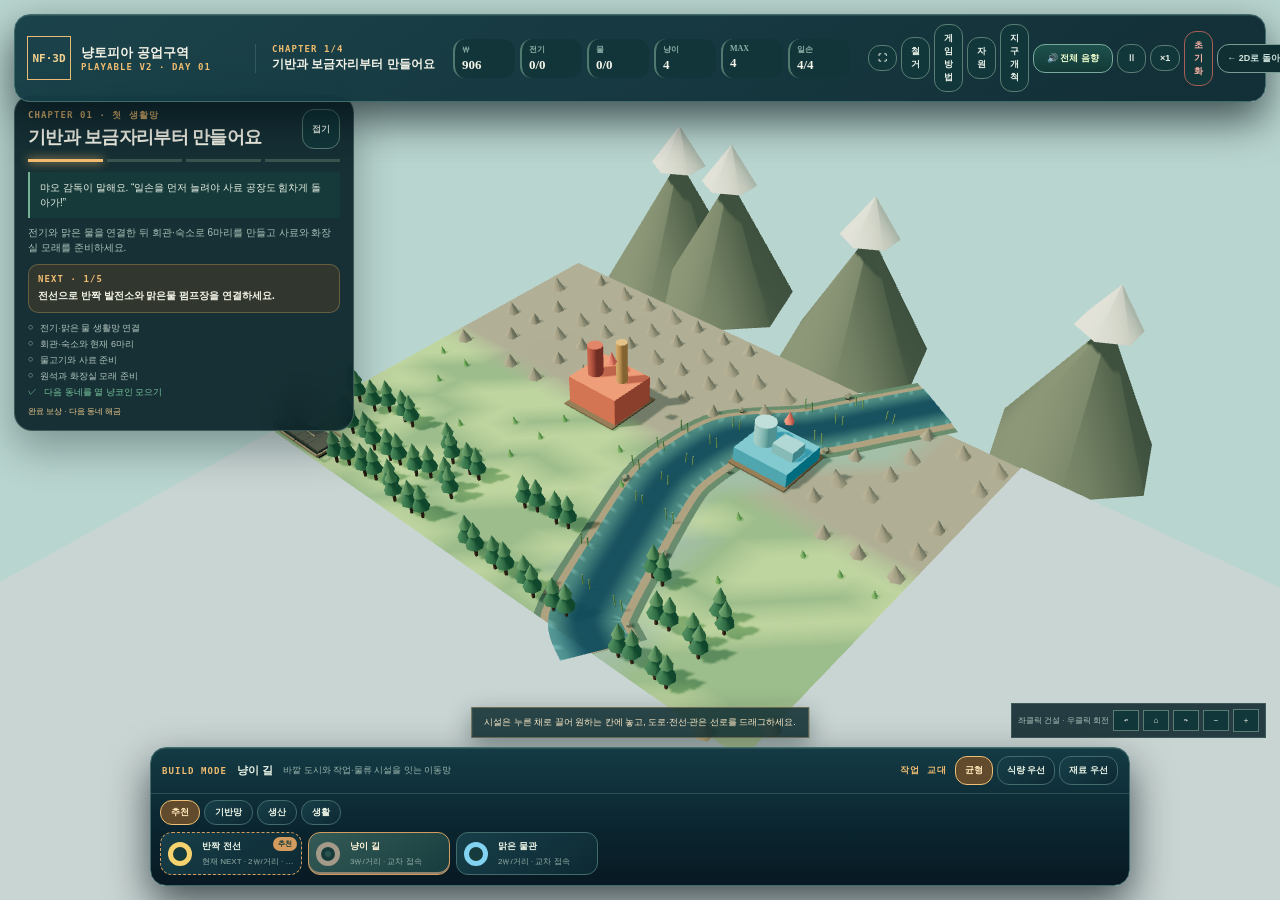
==== commit d0b56c81: "♿ deploy: restore fullscreen across dimension switches" ====
--- a/v2.html
+++ b/v2.html
@@ -6,8 +6,8 @@
   <meta name="theme-color" content="#0b2428"/>
   <meta name="description" content="2D와 동일한 시뮬레이션으로 플레이하는 냥토피아 공업구역 3D 버전"/>
   <title>냥토피아 공업구역 v2 · 플레이 가능한 3D</title>
-  <script type="module" crossorigin src="./assets/v2-LeXnCDZs.js"></script>
-  <link rel="modulepreload" crossorigin href="./assets/rendering-B7Mluke_.js">
+  <script type="module" crossorigin src="./assets/v2-BOQkVCt_.js"></script>
+  <link rel="modulepreload" crossorigin href="./assets/rendering-BYcd8GTu.js">
   <link rel="stylesheet" crossorigin href="./assets/v2-BsPdmZWt.css">
 </head>
 <body>
